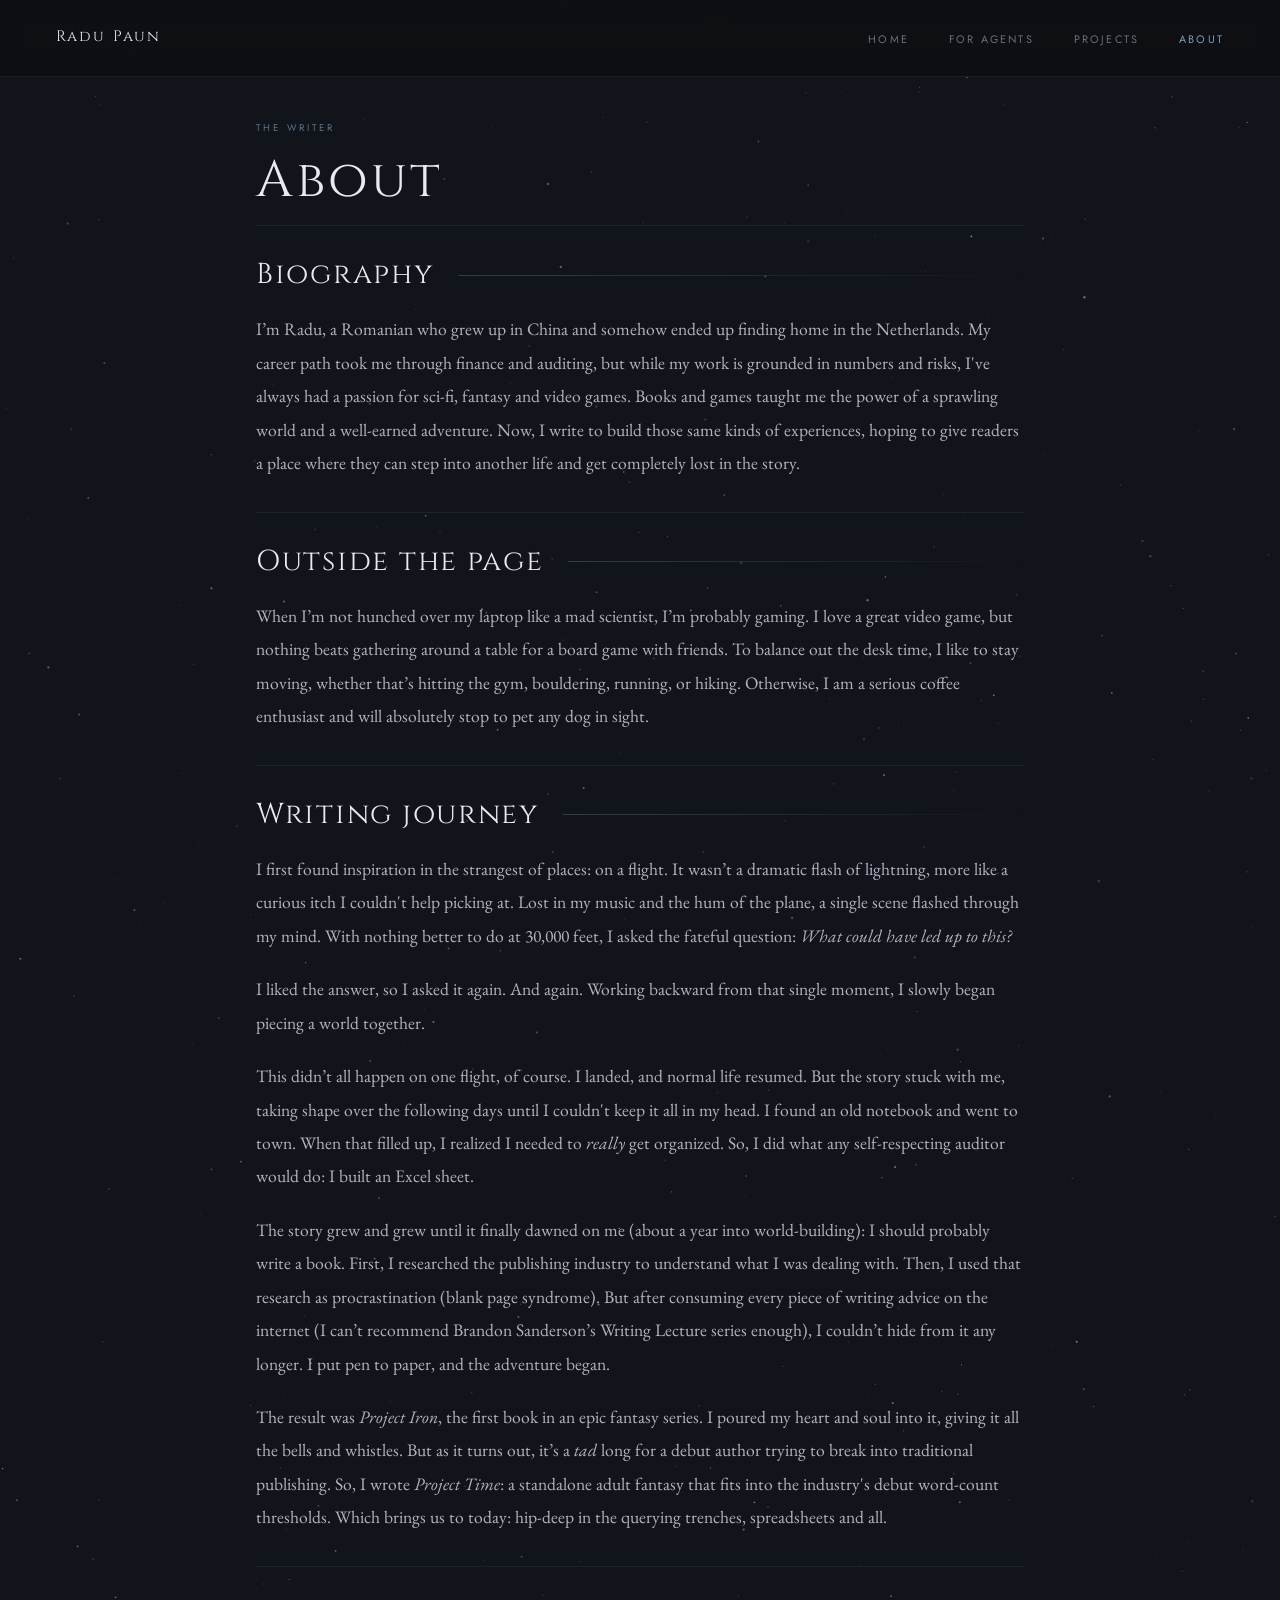
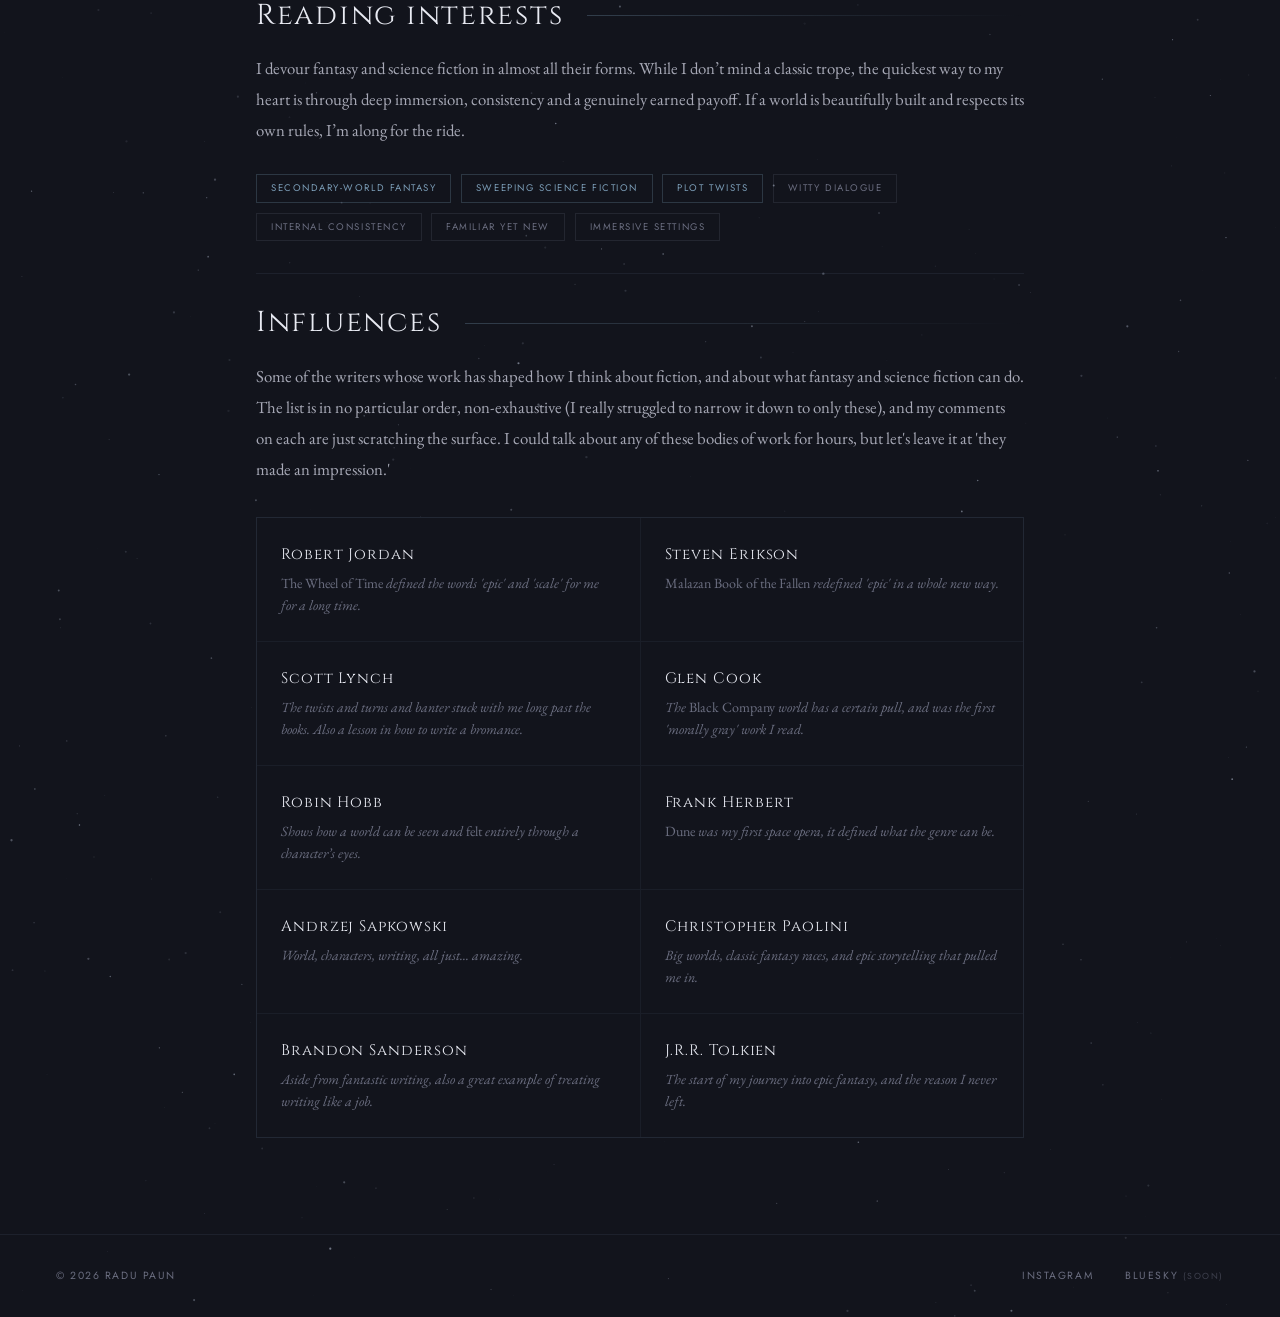
==== about.html @ a6733ac5 "Update about.html" ====
<!DOCTYPE html>
<html lang="en">
<head>
  <meta charset="UTF-8">
  <meta name="viewport" content="width=device-width, initial-scale=1.0">
  <title>About — Radu Paun</title>
  <meta name="description" content="About Radu Paun — writer, reader, influences.">
  <link rel="stylesheet" href="css/style.css">
  <style>
    .about-wrap {
      max-width: 54rem;
      margin: 0 auto;
      padding: 2rem 3rem 2rem;
    }

    .page-header {
      padding: 0.5rem 0 1rem;
      border-bottom: 1px solid rgba(124,158,184,0.1);
      margin-bottom: 1.5rem;
    }
    .page-header .section-label { margin-bottom: 1rem; }
    .page-header h1 {
      font-family: var(--ff-display);
      font-size: clamp(2rem, 5vw, 3.2rem);
      font-weight: 400;
      letter-spacing: 0.07em;
      color: var(--silver);
      line-height: 1.1;
    }

    /* ── BIO ── */
    .bio-section { margin-bottom: 2rem; }

    .bio-section p {
      font-family: var(--ff-body);
      font-size: 1.1rem;
      line-height: 1.9;
      color: var(--mist);
      opacity: 0.88;
    }
    .bio-section p + p { margin-top: 1.25rem; }

    /* Pull quote style */
    .bio-pull {
      border-left: 1px solid rgba(124,158,184,0.3);
      margin: 2.5rem 0;
      padding: 0.5rem 0 0.5rem 2rem;
    }
    .bio-pull p {
      font-family: var(--ff-body);
      font-style: italic;
      font-size: 1.25rem;
      color: var(--silver);
      opacity: 0.7;
      line-height: 1.65;
    }

    /* ── INFLUENCES ── */
    .influences-section { margin-bottom: 4rem; }

    .influences-grid {
      display: grid;
      grid-template-columns: 1fr 1fr;
      gap: 1px;
      background: rgba(124,158,184,0.08);
      border: 1px solid rgba(124,158,184,0.08);
      margin-top: 2rem;
    }

    .influence-item {
      background: var(--void);
      padding: 1.5rem;
      transition: background 0.2s;
    }
    .influence-item:hover { background: rgba(124,158,184,0.03); }

    .influence-author {
      font-family: var(--ff-display);
      font-size: 0.95rem;
      font-weight: 400;
      letter-spacing: 0.06em;
      color: var(--silver);
      margin-bottom: 0.3rem;
    }

    .influence-note {
      font-family: var(--ff-body);
      font-style: italic;
      font-size: 0.88rem;
      color: var(--dim);
      line-height: 1.55;
    }

    /* ── READING INTERESTS ── */
    .reading-section { margin-bottom: 2rem; }

    .reading-section p {
      font-family: var(--ff-body);
      font-size: 1.05rem;
      line-height: 1.85;
      color: var(--mist);
      opacity: 0.82;
    }
    .reading-section p + p { margin-top: 1rem; }

    .tags {
      display: flex;
      flex-wrap: wrap;
      gap: 0.6rem;
      margin-top: 1.75rem;
    }
    .tag {
      font-family: var(--ff-ui);
      font-size: 0.6rem;
      letter-spacing: 0.16em;
      text-transform: uppercase;
      color: var(--dim);
      border: 1px solid rgba(107,110,128,0.2);
      padding: 5px 14px;
    }
    .tag.accent {
      color: var(--accent);
      border-color: rgba(124,158,184,0.25);
    }

    /* Short bio box (for agents/press to copy) */
    .short-bio-box {
      border: 1px solid rgba(124,158,184,0.15);
      background: rgba(19,20,26,0.6);
      padding: 1.75rem 2rem;
      margin-top: 3rem;
    }
    .short-bio-box .sidebar-card-label {
      font-family: var(--ff-ui);
      font-size: 0.58rem;
      letter-spacing: 0.25em;
      text-transform: uppercase;
      color: var(--accent);
      opacity: 0.65;
      display: block;
      margin-bottom: 1rem;
      padding-bottom: 0.75rem;
      border-bottom: 1px solid rgba(124,158,184,0.1);
    }
    .short-bio-box p {
      font-family: var(--ff-body);
      font-size: 0.95rem;
      color: var(--mist);
      opacity: 0.75;
      line-height: 1.75;
    }

    @media (max-width: 768px) {
      .about-wrap { padding: 3rem 1.5rem 4rem; }
      .influences-grid { grid-template-columns: 1fr; }
    }

    .ruled-title {
      margin-bottom: 0.75rem;
    }

    .divider {
      margin: 1.5rem 0;
    }
  </style>
</head>
<body>
<div class="page-wrap">
<canvas id="stars-canvas"></canvas>
  <nav>
    <a class="nav-logo" href="index.html">Radu Paun</a>
    <ul class="nav-links">
      <li><a href="index.html">Home</a></li>
      <li><a href="for-agents.html">For Agents</a></li>
      <li><a href="projects.html">Projects</a></li>
      <li><a href="about.html" class="active">About</a></li>
    </ul>
  </nav>

  <main>
    <div class="about-wrap">

      <header class="page-header fade-up delay-1">
        <span class="section-label">The writer</span>
        <h1>About</h1>
      </header>

      <!-- BIO -->
      <section class="bio-section fade-up delay-2">
        <div class="ruled-title"><h2>Biography</h2></div>

        <p>
          I’m Radu, a Romanian who grew up in China and somehow ended up finding home in the Netherlands. My career path took me through finance and auditing, but while my work is grounded in numbers and risks, I've always had a passion for sci-fi, fantasy and video games. Books and games taught me the power of a sprawling world and a well-earned adventure. Now, I write to build those same kinds of experiences, hoping to give readers a place where they can step into another life and get completely lost in the story.
        </p>
      </section>

      <hr class="divider">
      
      <!-- HOBBIES -->
      <section class="bio-section fade-up delay-3">
        <div class="ruled-title"><h2>Outside the page</h2></div>
        <p>
          When I’m not hunched over my laptop like a mad scientist, I’m probably gaming. I love a great video game, but nothing beats gathering around a table for a board game with friends. To balance out the desk time, I like to stay moving, whether that’s hitting the gym, bouldering, running, or hiking. Otherwise, I am a serious coffee enthusiast and will absolutely stop to pet any dog in sight.
        </p>
      </section>

      <hr class="divider">
      <!-- WRITING JOURNEY -->
      <section class="bio-section fade-up delay-3">
        <div class="ruled-title"><h2>Writing journey</h2></div>
        <p>
          I first found inspiration in the strangest of places: on a flight. It wasn’t a dramatic flash of lightning, more like a curious itch I couldn't help picking at. Lost in my music and the hum of the plane, a single scene flashed through my mind. With nothing better to do at 30,000 feet, I asked the fateful question: <em>What could have led up to this?</em>
        </p>
        <p>
          I liked the answer, so I asked it again. And again. Working backward from that single moment, I slowly began piecing a world together.
        </p>
        <p>
          This didn’t all happen on one flight, of course. I landed, and normal life resumed. But the story stuck with me, taking shape over the following days until I couldn't keep it all in my head. I found an old notebook and went to town. When that filled up, I realized I needed to <em>really</em> get organized. So, I did what any self-respecting auditor would do: I built an Excel sheet.
        </p>
        <p>
          The story grew and grew until it finally dawned on me (about a year into world-building): I should probably write a book. First, I researched the publishing industry to understand what I was dealing with. Then, I used that research as procrastination (blank page syndrome). But after consuming every piece of writing advice on the internet (I can’t recommend Brandon Sanderson’s Writing Lecture series enough), I couldn’t hide from it any longer. I put pen to paper, and the adventure began.
        </p>
        <p>
          The result was <em>Project Iron</em>, the first book in an epic fantasy series. I poured my heart and soul into it, giving it all the bells and whistles. But as it turns out, it’s a <em>tad</em> long for a debut author trying to break into traditional publishing. So, I wrote <em>Project Time</em>: a standalone adult fantasy that fits into the industry's debut word-count thresholds. Which brings us to today: hip-deep in the querying trenches, spreadsheets and all.
        </p>
      </section>

      <hr class="divider">

      <!-- READING INTERESTS -->
      <section class="reading-section fade-up delay-3">
        <div class="ruled-title"><h2>Reading interests</h2></div>

        <p>
          I devour fantasy and science fiction in almost all their forms. While I don’t mind a classic trope, the quickest way to my heart is through deep immersion, consistency and a genuinely earned payoff. If a world is beautifully built and respects its own rules, I’m along for the ride. 
        </p>
        
        <div class="tags">
          <span class="tag accent">Secondary-world fantasy</span>
          <span class="tag accent">Sweeping science fiction</span>
          <span class="tag accent">Plot twists</span>
          <span class="tag">Witty dialogue</span>
          <span class="tag">Internal consistency</span>
          <span class="tag">Familiar yet new</span>
          <span class="tag">Immersive settings</span>
        </div>
      </section>

      <hr class="divider">

      <!-- INFLUENCES -->
      <section class="influences-section fade-up delay-4">
        <div class="ruled-title"><h2>Influences</h2></div>

        <p style="font-family:var(--ff-body);font-size:1.05rem;line-height:1.85;color:var(--mist);opacity:0.82;">
          Some of the writers whose work has shaped how I think about fiction, and about what fantasy and science fiction can do. The list is in no particular order, non-exhaustive (I really struggled to narrow it down to only these), and my comments on each are just scratching the surface. I could talk about any of these bodies of work for hours, but let's leave it at 'they made an impression.'
        </p>

        <div class="influences-grid">
          <div class="influence-item">
            <p class="influence-author">Robert Jordan</p>
            <p class="influence-note"><span style="font-style: normal;">The Wheel of Time</span> defined the words 'epic' and 'scale' for me for a long time.</p>
          </div>
          <div class="influence-item">
            <p class="influence-author">Steven Erikson</p>
            <p class="influence-note"><span style="font-style: normal;">Malazan Book of the Fallen</span> redefined 'epic' in a whole new way.</p>
          </div>
          <div class="influence-item">
            <p class="influence-author">Scott Lynch</p>
            <p class="influence-note">The twists and turns and banter stuck with me long past the books. Also a lesson in how to write a bromance.</p>
          </div>
          <div class="influence-item">
            <p class="influence-author">Glen Cook</p>
            <p class="influence-note">The <span style="font-style: normal;">Black Company</span> world has a certain pull, and was the first 'morally gray' work I read.</p>
          </div>
          <div class="influence-item">
            <p class="influence-author">Robin Hobb</p>
            <p class="influence-note">Shows how a world can be seen and <span style="font-style: normal;">felt</span> entirely through a character’s eyes.</p>
          </div>
          <div class="influence-item">
            <p class="influence-author">Frank Herbert</p>
            <p class="influence-note"><span style="font-style: normal;">Dune</span> was my first space opera, it defined what the genre can be.</p>
          </div>
          <div class="influence-item">
            <p class="influence-author">Andrzej Sapkowski</p>
            <p class="influence-note">World, characters, writing, all just... amazing.</p>
          </div>
          <div class="influence-item">
            <p class="influence-author">Christopher Paolini</p>
            <p class="influence-note">Big worlds, classic fantasy races, and epic storytelling that pulled me in.</p>
          </div>
          <div class="influence-item">
            <p class="influence-author">Brandon Sanderson</p>
            <p class="influence-note">Aside from fantastic writing, also a great example of treating writing like a job.</p>
          </div>
          <div class="influence-item">
            <p class="influence-author">J.R.R. Tolkien</p>
            <p class="influence-note">The start of my journey into epic fantasy, and the reason I never left.</p>
          </div>

        </div>
      </section>

    </div>
  </main>

  <footer>
    <p>&copy; 2026 Radu Paun</p>
    <div class="footer-social">
      <a href="https://instagram.com/" target="_blank" rel="noopener">Instagram</a>
      <a href="#">Bluesky <span style="font-size:0.55rem;opacity:0.5">(soon)</span></a>
    </div>
  </footer>
</div>

<script>
  const canvas = document.getElementById('stars-canvas');
  const ctx = canvas.getContext('2d');
  let stars = [];
  function resize() {
    canvas.width  = Math.max(document.documentElement.scrollWidth, window.innerWidth);
    canvas.height = Math.max(document.documentElement.scrollHeight, window.innerHeight);
  }
  function initStars() {
    stars = [];
    const count = Math.floor((canvas.width * canvas.height) / 4000);
    for (let i = 0; i < count; i++) {
      stars.push({ x: Math.random()*canvas.width, y: Math.random()*canvas.height,
        r: Math.random()*1.1+0.1, o: Math.random()*0.6+0.1,
        speed: Math.random()*0.003+0.001, phase: Math.random()*Math.PI*2 });
    }
  }
  function drawStars(t) {
    ctx.clearRect(0, 0, canvas.width, canvas.height);
    stars.forEach(s => {
      const o = s.o * (0.6 + 0.4 * Math.sin(t * s.speed + s.phase));
      ctx.beginPath(); ctx.arc(s.x, s.y, s.r, 0, Math.PI*2);
      ctx.fillStyle = `rgba(200,210,230,${o})`; ctx.fill();
    });
    requestAnimationFrame(drawStars);
  }
  resize(); initStars(); requestAnimationFrame(drawStars);
  window.addEventListener('resize', () => { resize(); initStars(); });
</script>
</body>
</html>
---- css/style.css ----
@import url('https://fonts.googleapis.com/css2?family=Cinzel:wght@300;400;500&family=EB+Garamond:ital,wght@0,400;0,500;1,400;1,500&family=Jost:wght@300;400&display=swap');

*, *::before, *::after { box-sizing: border-box; margin: 0; padding: 0; }

:root {
  --void:       #12141c;
  --deep:       #181a24;
  --surface:    #1e2030;
  --rim:        #24263300;
  --mist:       #c8cad8;
  --silver:     #e8eaf2;
  --dim:        #6b6e80;
  --accent:     #7c9eb8;
  --accent2:    #a87c5a;
  --glow:       rgba(124,158,184,0.15);
  --ff-display: 'Cinzel', serif;
  --ff-body:    'EB Garamond', Georgia, serif;
  --ff-ui:      'Jost', sans-serif;
}

html { font-size: 16px; scroll-behavior: smooth; }

body {
  background: var(--void);
  color: var(--mist);
  font-family: var(--ff-body);
  font-size: 1.1rem;
  line-height: 1.75;
  min-height: 100vh;
}

/* ── STARS BACKGROUND (canvas overlay) ── */
#stars-canvas {
  position: fixed;
  inset: 0;
  z-index: 0;
  pointer-events: none;
  opacity: 0.9;
}

/* ── NAV ── */
nav {
  position: fixed;
  top: 0; left: 0; right: 0;
  z-index: 100;
  display: flex;
  align-items: center;
  justify-content: space-between;
  padding: 1.4rem 3.5rem;
  background: rgba(13,14,18,0.8);
  backdrop-filter: blur(12px);
  border-bottom: 1px solid rgba(124,158,184,0.1);
}

.nav-logo {
  font-family: var(--ff-display);
  font-size: 0.95rem;
  font-weight: 400;
  letter-spacing: 0.14em;
  color: var(--silver);
  text-decoration: none;
  transition: color 0.2s;
}
.nav-logo:hover { color: var(--accent); }

.nav-links { display: flex; gap: 2.5rem; list-style: none; }

.nav-links a {
  font-family: var(--ff-ui);
  font-size: 0.68rem;
  font-weight: 400;
  letter-spacing: 0.2em;
  text-transform: uppercase;
  color: var(--dim);
  text-decoration: none;
  transition: color 0.2s;
}
.nav-links a:hover,
.nav-links a.active { color: var(--accent); }

/* ── FOOTER ── */
footer {
  position: relative;
  z-index: 10;
  border-top: 1px solid rgba(124,158,184,0.1);
  padding: 2rem 3.5rem;
  display: flex;
  align-items: center;
  justify-content: space-between;
}

footer p {
  font-family: var(--ff-ui);
  font-size: 0.65rem;
  letter-spacing: 0.15em;
  text-transform: uppercase;
  color: var(--dim);
}

.footer-social { display: flex; gap: 2rem; }

.footer-social a {
  font-family: var(--ff-ui);
  font-size: 0.65rem;
  letter-spacing: 0.15em;
  text-transform: uppercase;
  color: var(--dim);
  text-decoration: none;
  transition: color 0.2s;
}
.footer-social a:hover { color: var(--accent); }

/* ── LAYOUT ── */
.page-wrap { display: flex; flex-direction: column; min-height: 100vh; position: relative; overflow: hidden; }
main { flex: 1; padding-top: 5rem; position: relative; z-index: 10; }

/* ── BUTTONS ── */
.btn {
  display: inline-block;
  font-family: var(--ff-ui);
  font-size: 0.65rem;
  font-weight: 400;
  letter-spacing: 0.22em;
  text-transform: uppercase;
  color: var(--accent);
  border: 1px solid rgba(124,158,184,0.4);
  padding: 0.85rem 2.2rem;
  text-decoration: none;
  transition: all 0.25s;
  position: relative;
}
.btn::before {
  content: '';
  position: absolute;
  inset: 0;
  background: var(--accent);
  transform: scaleX(0);
  transform-origin: left;
  transition: transform 0.25s ease;
  z-index: -1;
}
.btn:hover { color: var(--void); border-color: var(--accent); }
.btn:hover::before { transform: scaleX(1); }

.btn-warm {
  color: var(--accent2);
  border-color: rgba(168,124,90,0.4);
}
.btn-warm::before { background: var(--accent2); }
.btn-warm:hover { color: var(--void); border-color: var(--accent2); }

/* ── SECTION LABEL ── */
.section-label {
  font-family: var(--ff-ui);
  font-size: 0.6rem;
  font-weight: 400;
  letter-spacing: 0.3em;
  text-transform: uppercase;
  color: var(--accent);
  opacity: 0.7;
  display: block;
}

/* ── RULED TITLE ── */
.ruled-title {
  display: flex;
  align-items: center;
  gap: 1.5rem;
  margin-bottom: 1rem;
}
.ruled-title h2 {
  font-family: var(--ff-display);
  font-size: clamp(1.3rem, 3vw, 1.8rem);
  font-weight: 400;
  letter-spacing: 0.06em;
  color: var(--silver);
  white-space: nowrap;
}
.ruled-title::after {
  content: '';
  flex: 1;
  height: 1px;
  background: linear-gradient(to right, rgba(124,158,184,0.3), transparent);
}

/* ── DIVIDER ── */
.divider {
  border: none;
  border-top: 1px solid rgba(124,158,184,0.1);
  margin: 3.5rem 0;
}

/* ── STATUS BADGES ── */
.badge {
  display: inline-block;
  font-family: var(--ff-ui);
  font-size: 0.55rem;
  font-weight: 400;
  letter-spacing: 0.16em;
  text-transform: uppercase;
  padding: 3px 10px;
}
.badge-complete  { color: #8fcf8f; border: 1px solid rgba(100,180,100,0.3); }
.badge-drafting  { color: #c8b87a; border: 1px solid rgba(200,184,122,0.3); }
.badge-revising  { color: #b0a0cc; border: 1px solid rgba(176,160,204,0.3); }
.badge-querying  { color: var(--accent); border: 1px solid rgba(124,158,184,0.35); }
.badge-onhold    { color: #c0844a; border: 1px solid rgba(192,132,74,0.35); }
.badge-upcoming  { color: #8a8da0; border: 1px solid rgba(138,141,160,0.4); }
.badge-na        { color: #555768; border: 1px solid rgba(85,87,104,0.3); }

/* ── FADE-IN ── */
@keyframes fadeUp {
  from { opacity: 0; transform: translateY(18px); }
  to   { opacity: 1; transform: translateY(0); }
}
.fade-up { opacity: 0; animation: fadeUp 0.9s ease forwards; }
.delay-1 { animation-delay: 0.1s; }
.delay-2 { animation-delay: 0.28s; }
.delay-3 { animation-delay: 0.46s; }
.delay-4 { animation-delay: 0.64s; }
.delay-5 { animation-delay: 0.82s; }

/* ── MOBILE ── */
@media (max-width: 768px) {
  nav { padding: 1rem 1.5rem; }
  .nav-links { gap: 1.5rem; }
  footer { flex-direction: column; gap: 1rem; padding: 1.5rem; text-align: center; }
}
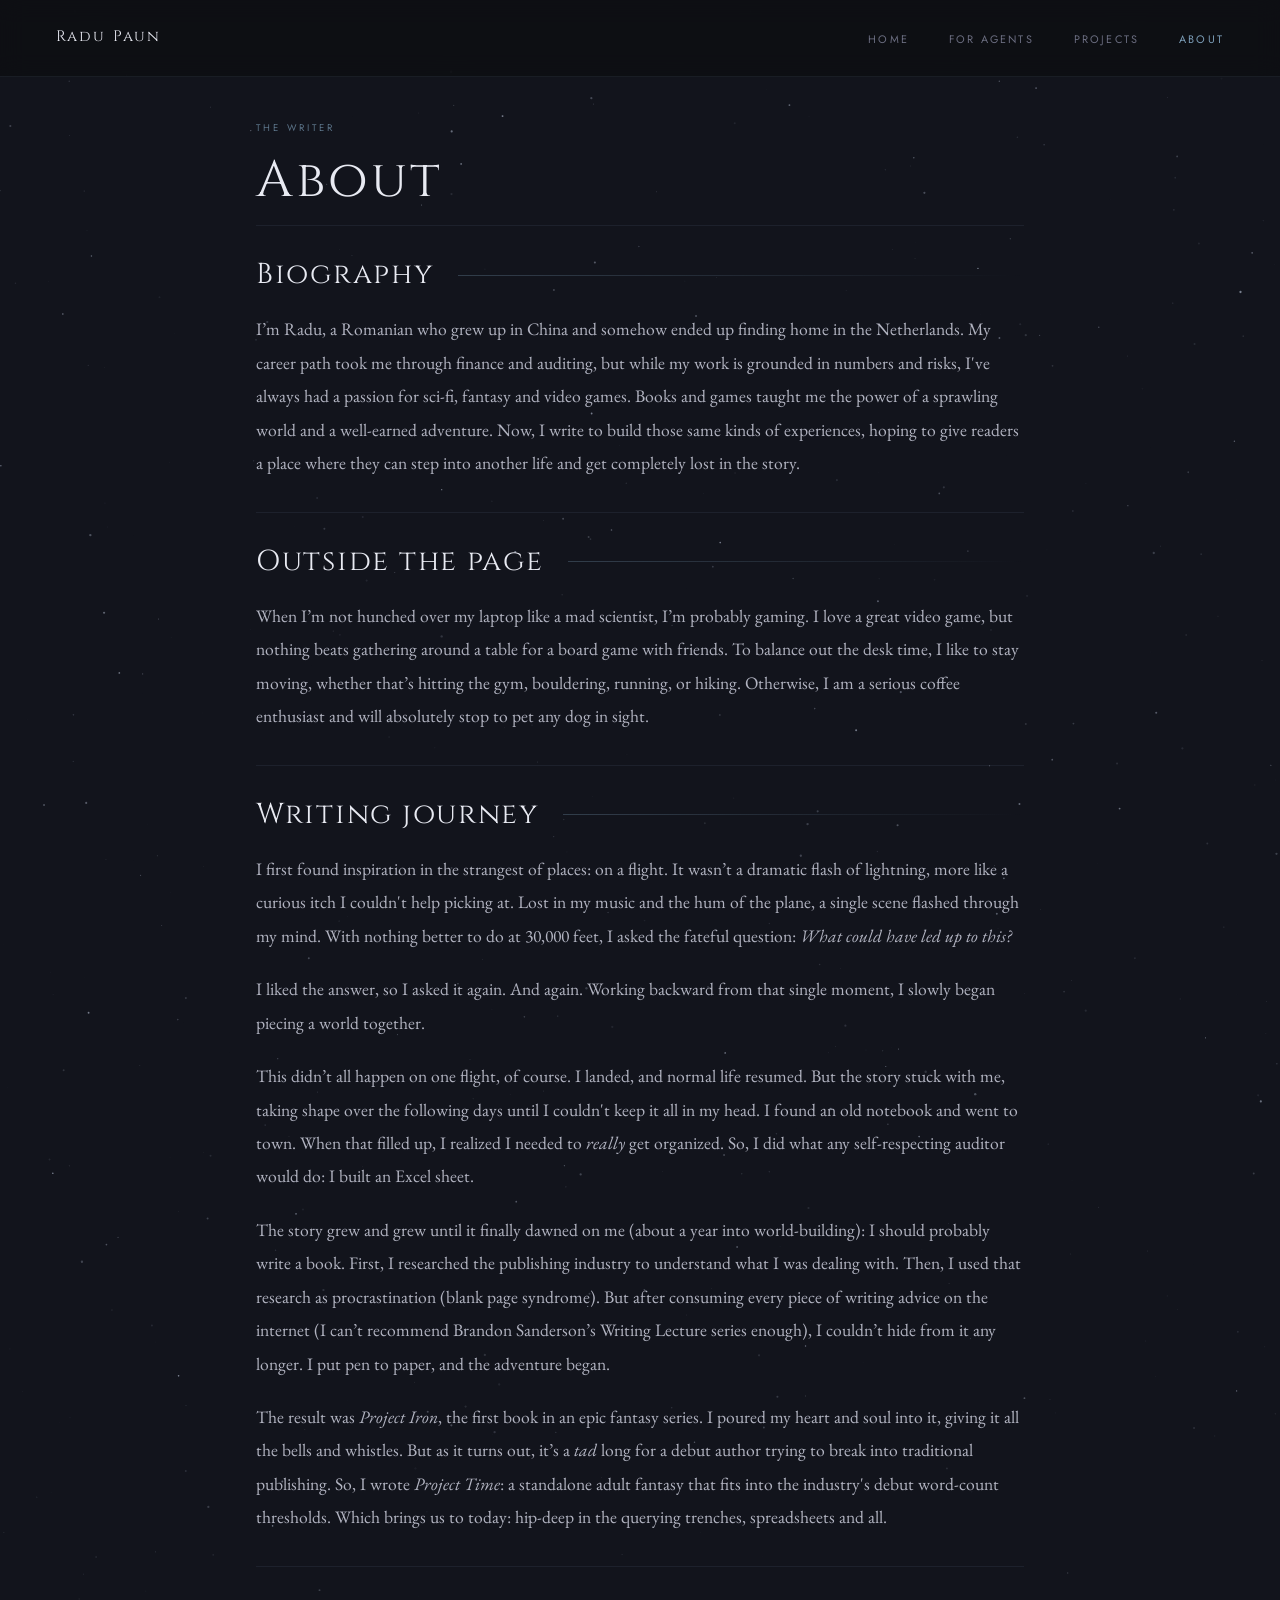
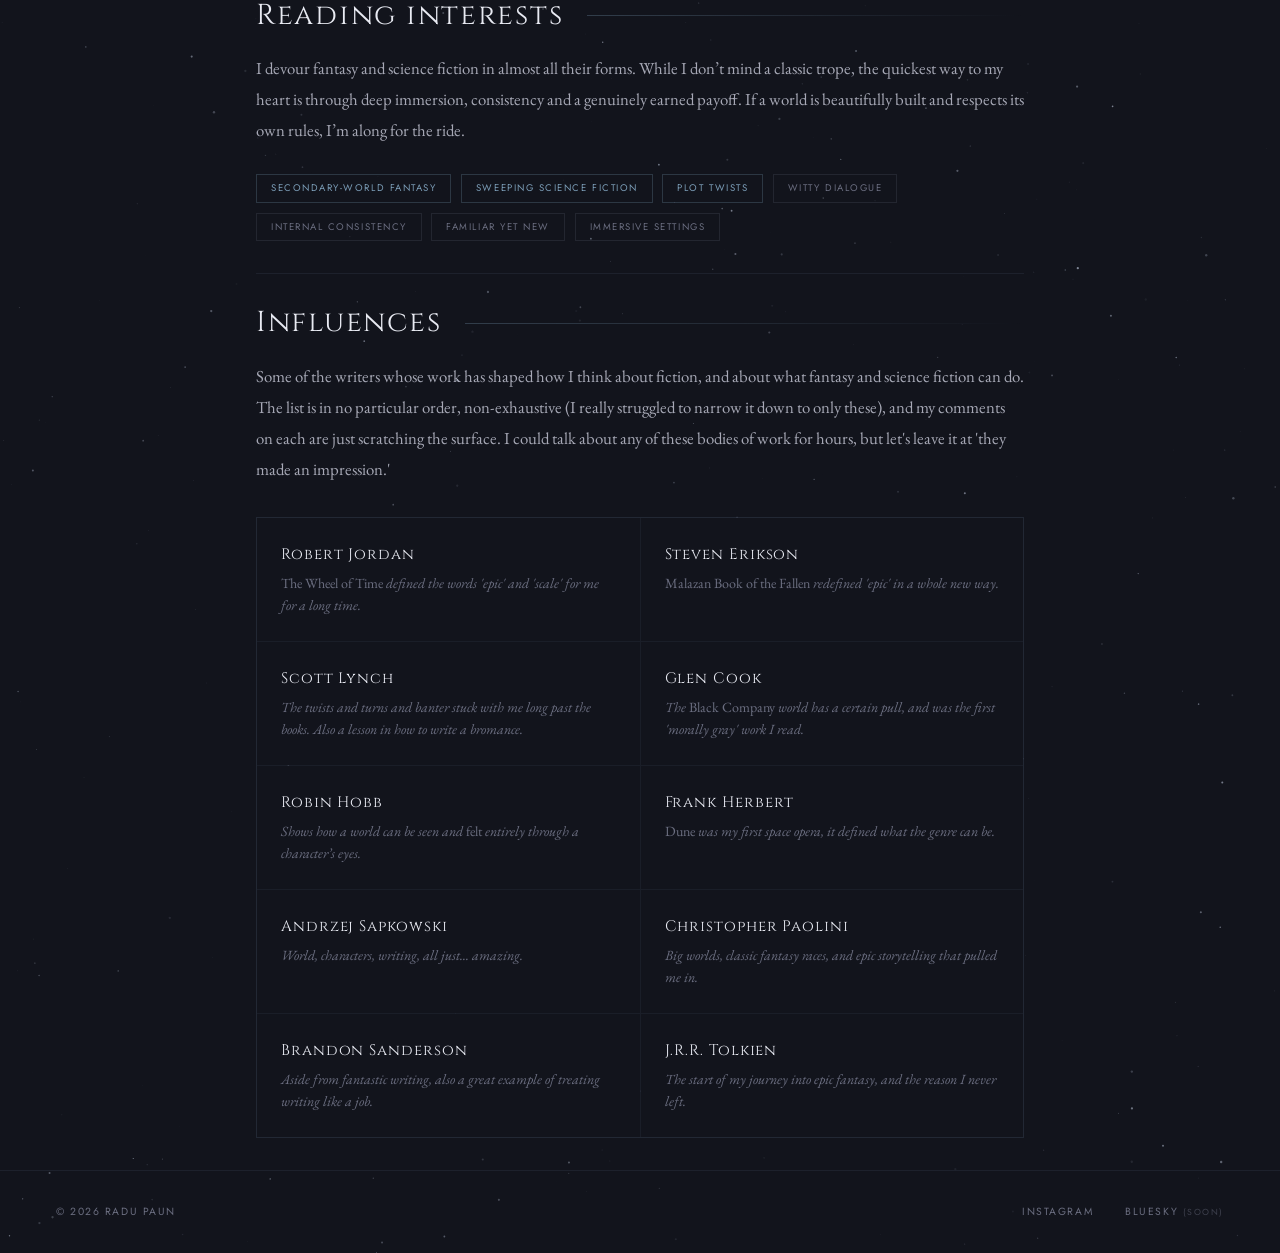
==== commit 44e0c323: "Update about.html" ====
--- a/about.html
+++ b/about.html
@@ -56,7 +56,7 @@
     }
 
     /* ── INFLUENCES ── */
-    .influences-section { margin-bottom: 4rem; }
+    .influences-section { margin-bottom: 0rem; }
 
     .influences-grid {
       display: grid;
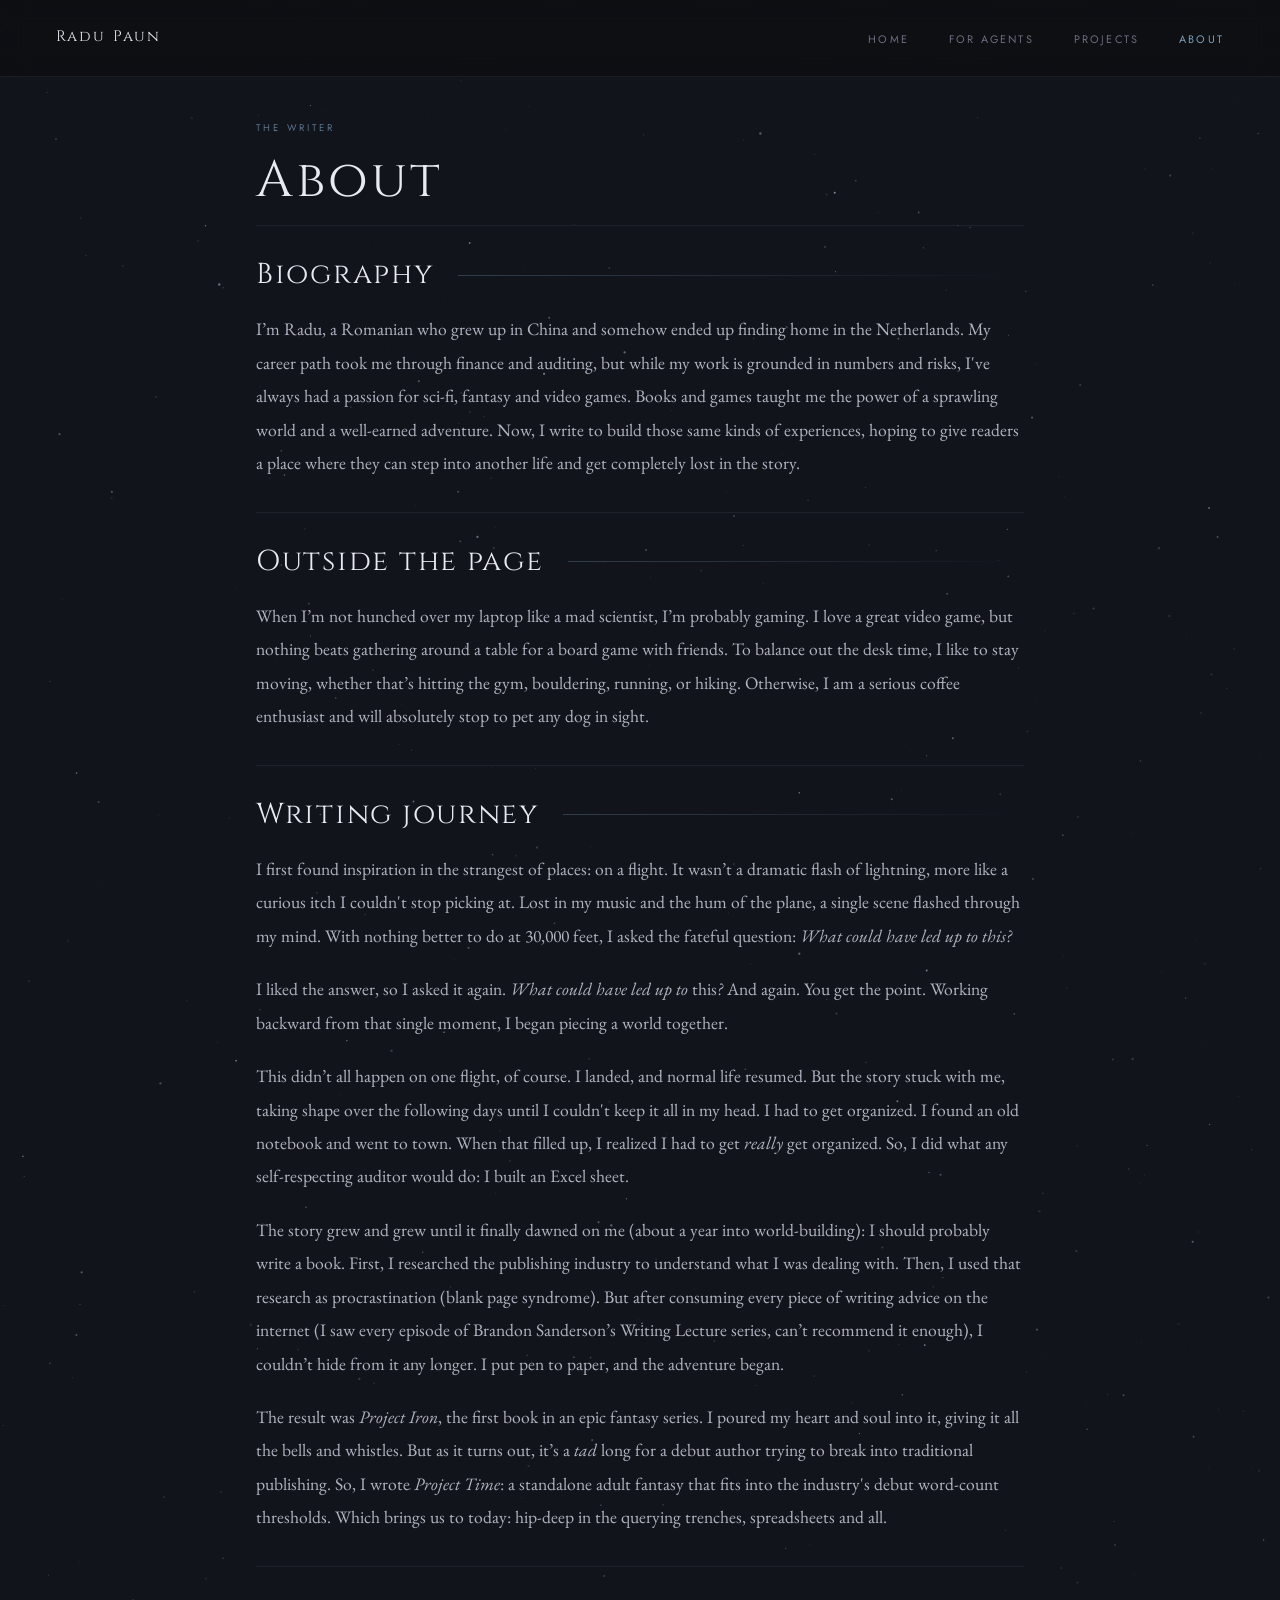
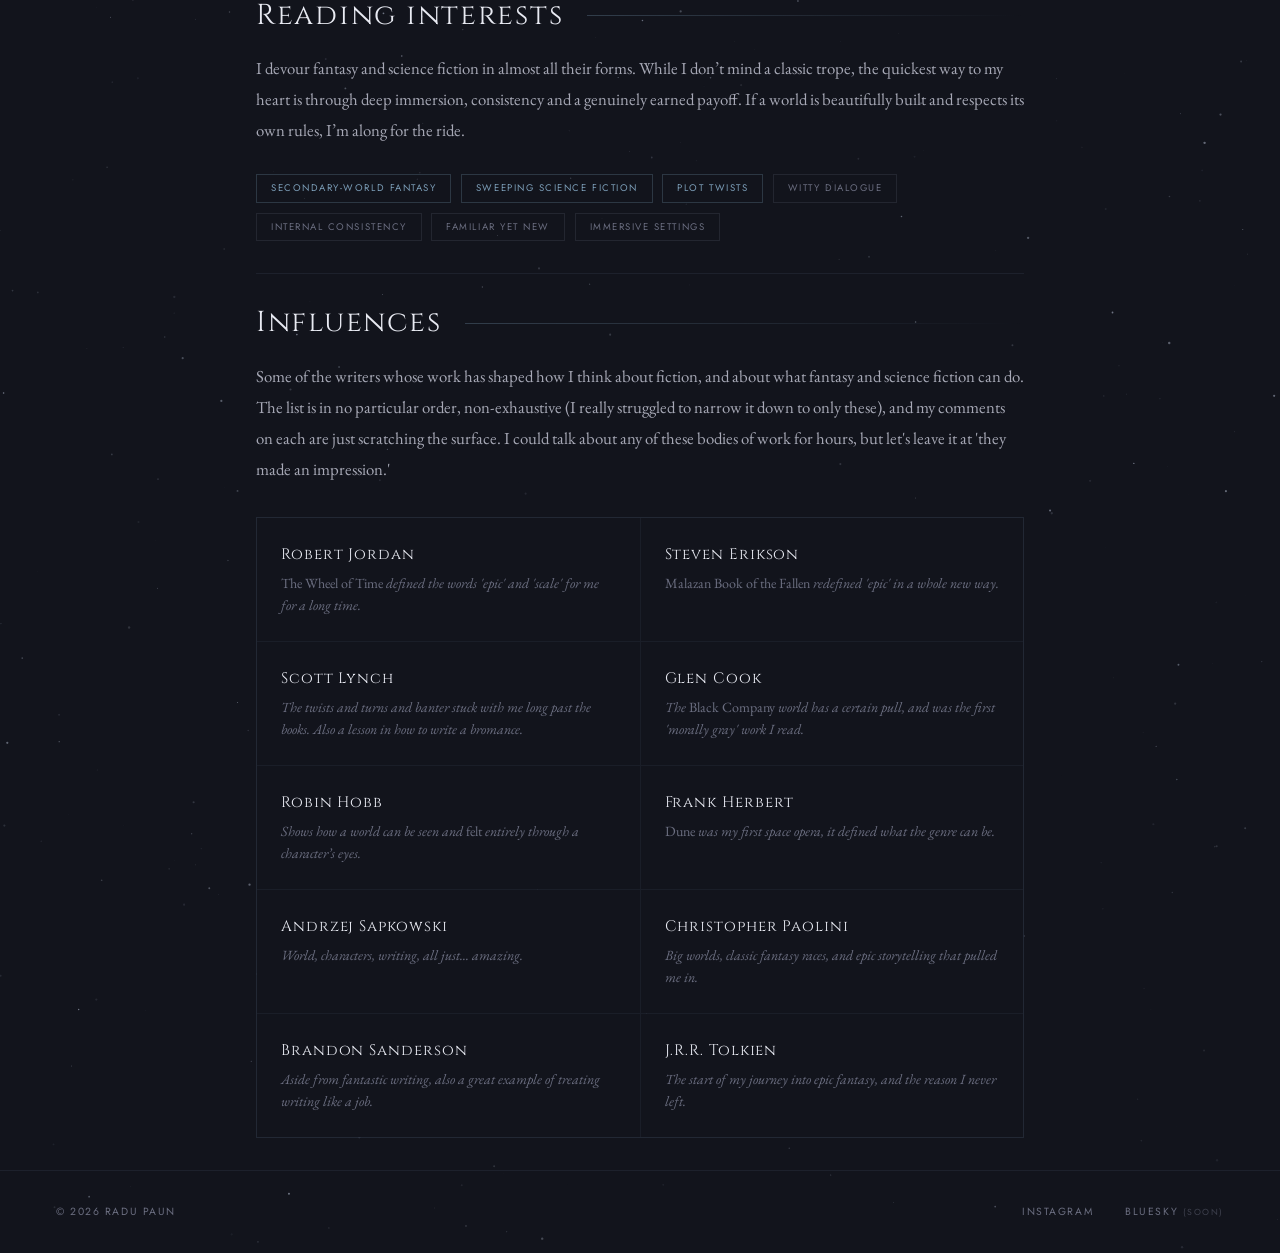
==== commit 47a56ef6: "Update about.html" ====
--- a/about.html
+++ b/about.html
@@ -209,16 +209,16 @@
       <section class="bio-section fade-up delay-3">
         <div class="ruled-title"><h2>Writing journey</h2></div>
         <p>
-          I first found inspiration in the strangest of places: on a flight. It wasn’t a dramatic flash of lightning, more like a curious itch I couldn't help picking at. Lost in my music and the hum of the plane, a single scene flashed through my mind. With nothing better to do at 30,000 feet, I asked the fateful question: <em>What could have led up to this?</em>
-        </p>
-        <p>
-          I liked the answer, so I asked it again. And again. Working backward from that single moment, I slowly began piecing a world together.
-        </p>
-        <p>
-          This didn’t all happen on one flight, of course. I landed, and normal life resumed. But the story stuck with me, taking shape over the following days until I couldn't keep it all in my head. I found an old notebook and went to town. When that filled up, I realized I needed to <em>really</em> get organized. So, I did what any self-respecting auditor would do: I built an Excel sheet.
-        </p>
-        <p>
-          The story grew and grew until it finally dawned on me (about a year into world-building): I should probably write a book. First, I researched the publishing industry to understand what I was dealing with. Then, I used that research as procrastination (blank page syndrome). But after consuming every piece of writing advice on the internet (I can’t recommend Brandon Sanderson’s Writing Lecture series enough), I couldn’t hide from it any longer. I put pen to paper, and the adventure began.
+          I first found inspiration in the strangest of places: on a flight. It wasn’t a dramatic flash of lightning, more like a curious itch I couldn't stop picking at. Lost in my music and the hum of the plane, a single scene flashed through my mind. With nothing better to do at 30,000 feet, I asked the fateful question: <em>What could have led up to this?</em>
+        </p>
+        <p>
+          I liked the answer, so I asked it again. <em>What could have led up to </em>this<em>?</em> And again. You get the point. Working backward from that single moment, I began piecing a world together.
+        </p>
+        <p>
+          This didn’t all happen on one flight, of course. I landed, and normal life resumed. But the story stuck with me, taking shape over the following days until I couldn't keep it all in my head. I had to get organized. I found an old notebook and went to town. When that filled up, I realized I had to get <em>really</em> get organized. So, I did what any self-respecting auditor would do: I built an Excel sheet.
+        </p>
+        <p>
+          The story grew and grew until it finally dawned on me (about a year into world-building): I should probably write a book. First, I researched the publishing industry to understand what I was dealing with. Then, I used that research as procrastination (blank page syndrome). But after consuming every piece of writing advice on the internet (I saw every episode of Brandon Sanderson’s Writing Lecture series, can’t recommend it enough), I couldn’t hide from it any longer. I put pen to paper, and the adventure began.
         </p>
         <p>
           The result was <em>Project Iron</em>, the first book in an epic fantasy series. I poured my heart and soul into it, giving it all the bells and whistles. But as it turns out, it’s a <em>tad</em> long for a debut author trying to break into traditional publishing. So, I wrote <em>Project Time</em>: a standalone adult fantasy that fits into the industry's debut word-count thresholds. Which brings us to today: hip-deep in the querying trenches, spreadsheets and all.
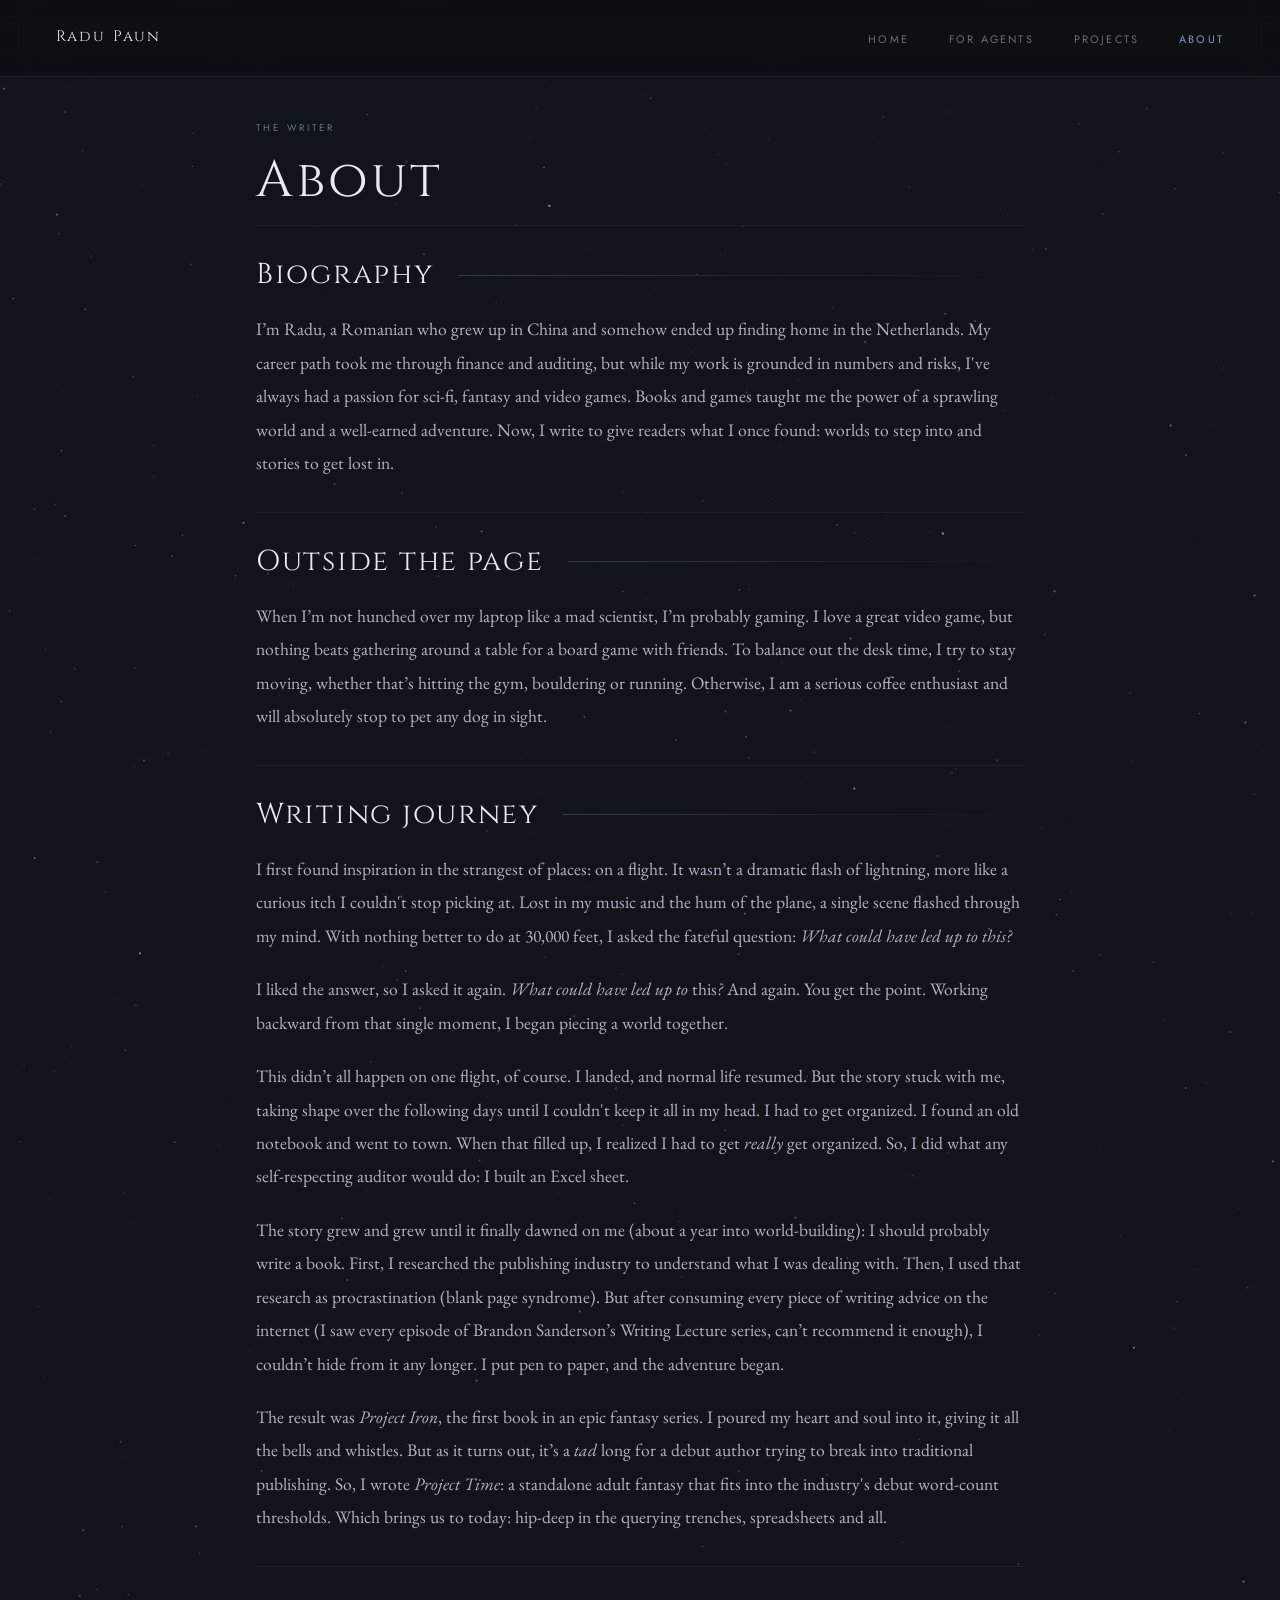
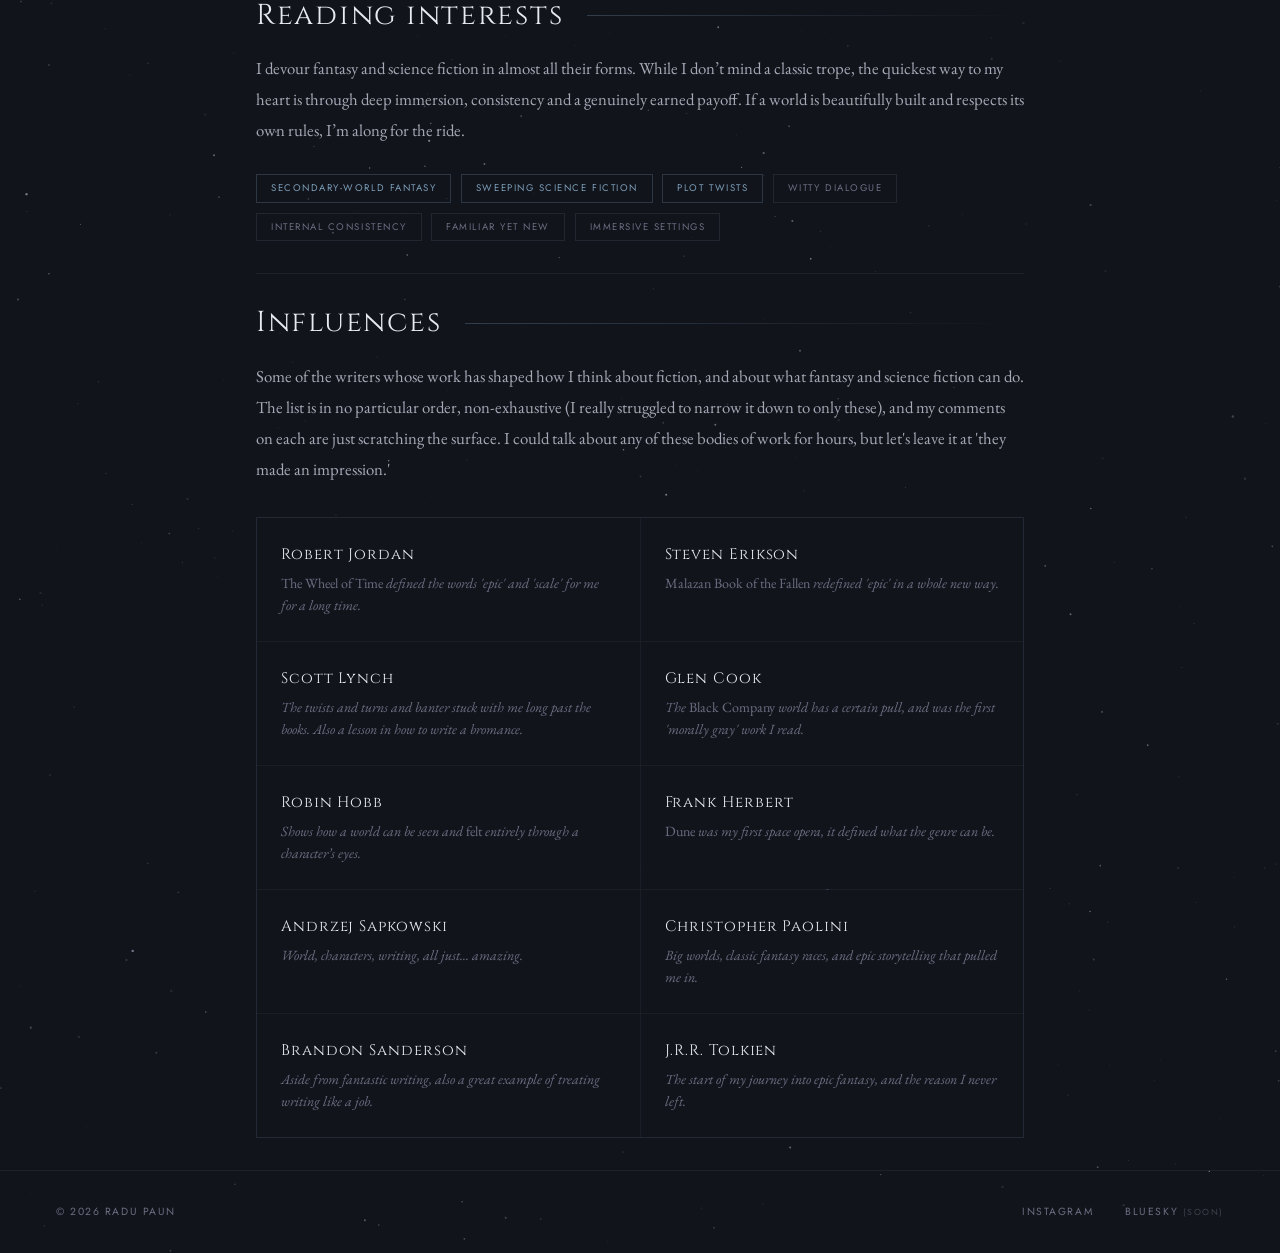
==== commit 870aab54: "Update about.html" ====
--- a/about.html
+++ b/about.html
@@ -190,7 +190,7 @@
         <div class="ruled-title"><h2>Biography</h2></div>
 
         <p>
-          I’m Radu, a Romanian who grew up in China and somehow ended up finding home in the Netherlands. My career path took me through finance and auditing, but while my work is grounded in numbers and risks, I've always had a passion for sci-fi, fantasy and video games. Books and games taught me the power of a sprawling world and a well-earned adventure. Now, I write to build those same kinds of experiences, hoping to give readers a place where they can step into another life and get completely lost in the story.
+          I’m Radu, a Romanian who grew up in China and somehow ended up finding home in the Netherlands. My career path took me through finance and auditing, but while my work is grounded in numbers and risks, I've always had a passion for sci-fi, fantasy and video games. Books and games taught me the power of a sprawling world and a well-earned adventure. Now, I write to give readers what I once found: worlds to step into and stories to get lost in.
         </p>
       </section>
 
@@ -200,7 +200,7 @@
       <section class="bio-section fade-up delay-3">
         <div class="ruled-title"><h2>Outside the page</h2></div>
         <p>
-          When I’m not hunched over my laptop like a mad scientist, I’m probably gaming. I love a great video game, but nothing beats gathering around a table for a board game with friends. To balance out the desk time, I like to stay moving, whether that’s hitting the gym, bouldering, running, or hiking. Otherwise, I am a serious coffee enthusiast and will absolutely stop to pet any dog in sight.
+          When I’m not hunched over my laptop like a mad scientist, I’m probably gaming. I love a great video game, but nothing beats gathering around a table for a board game with friends. To balance out the desk time, I try to stay moving, whether that’s hitting the gym, bouldering or running. Otherwise, I am a serious coffee enthusiast and will absolutely stop to pet any dog in sight.
         </p>
       </section>
 
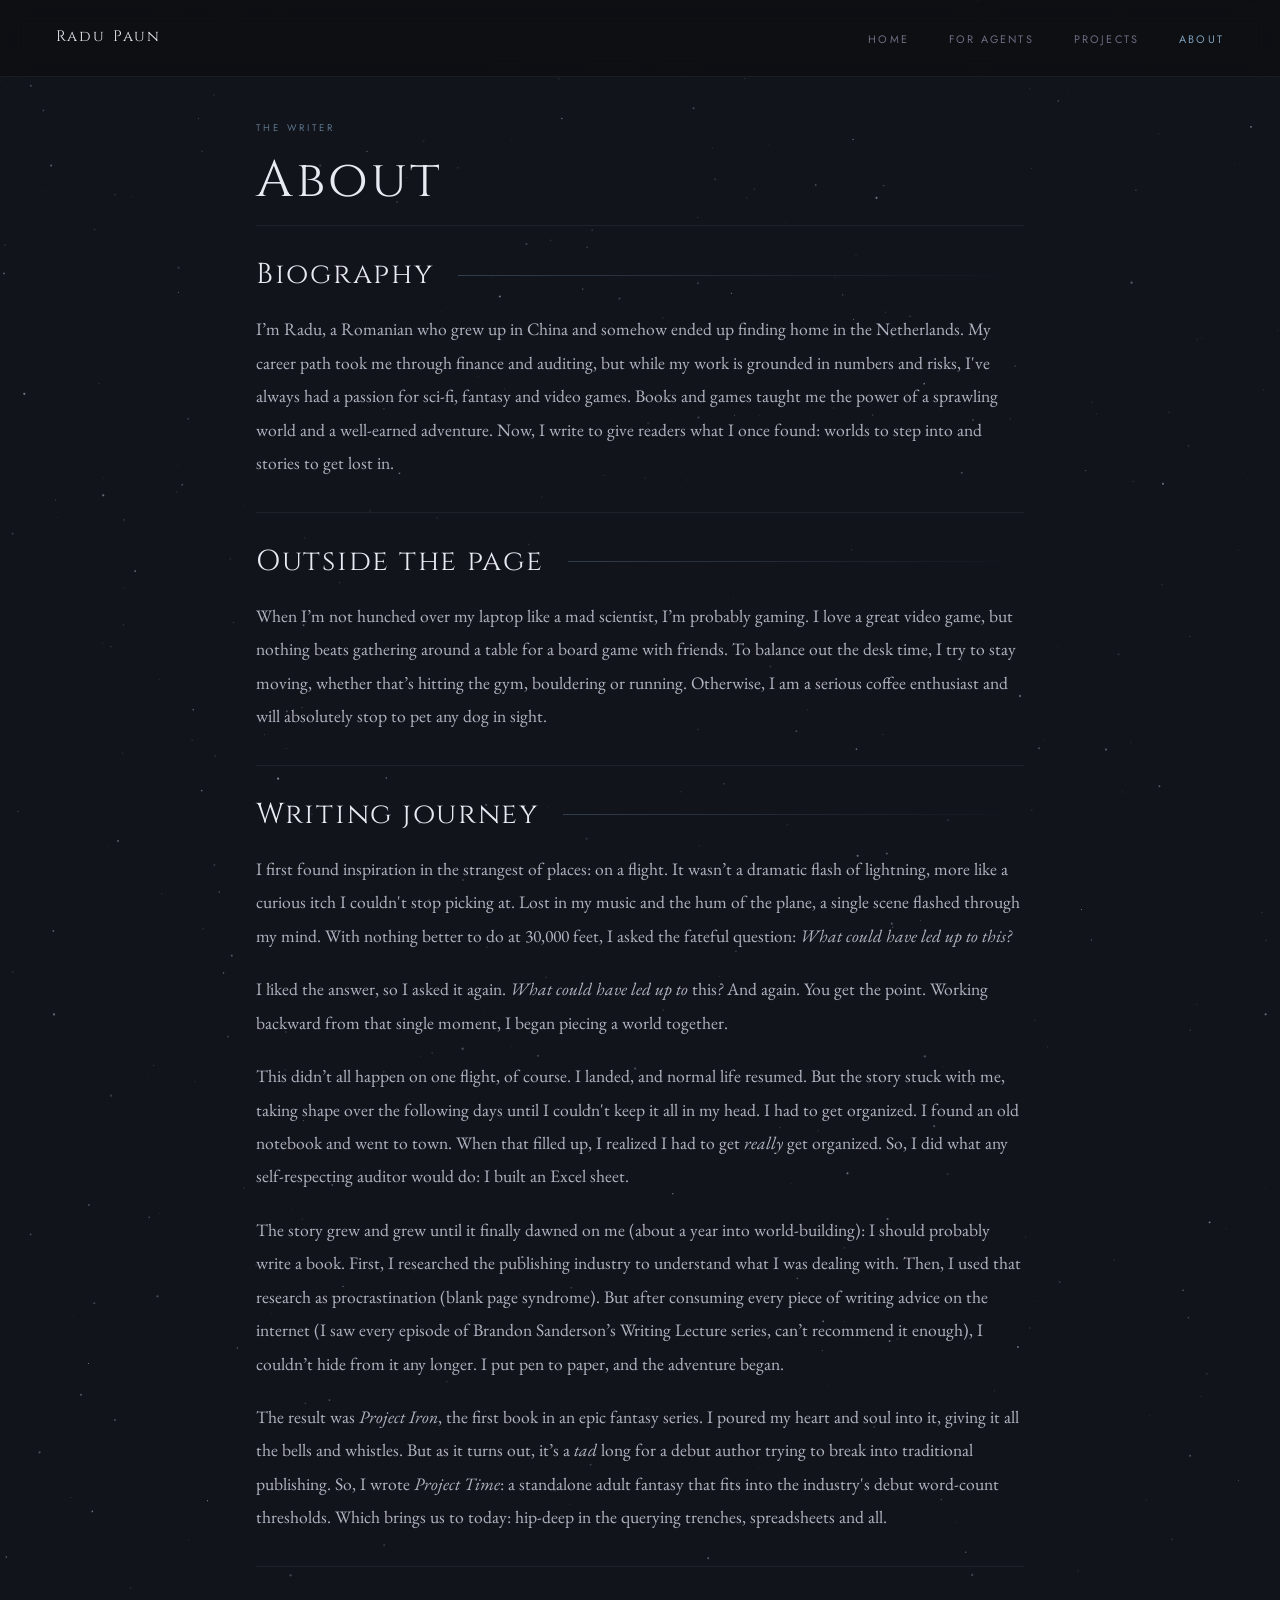
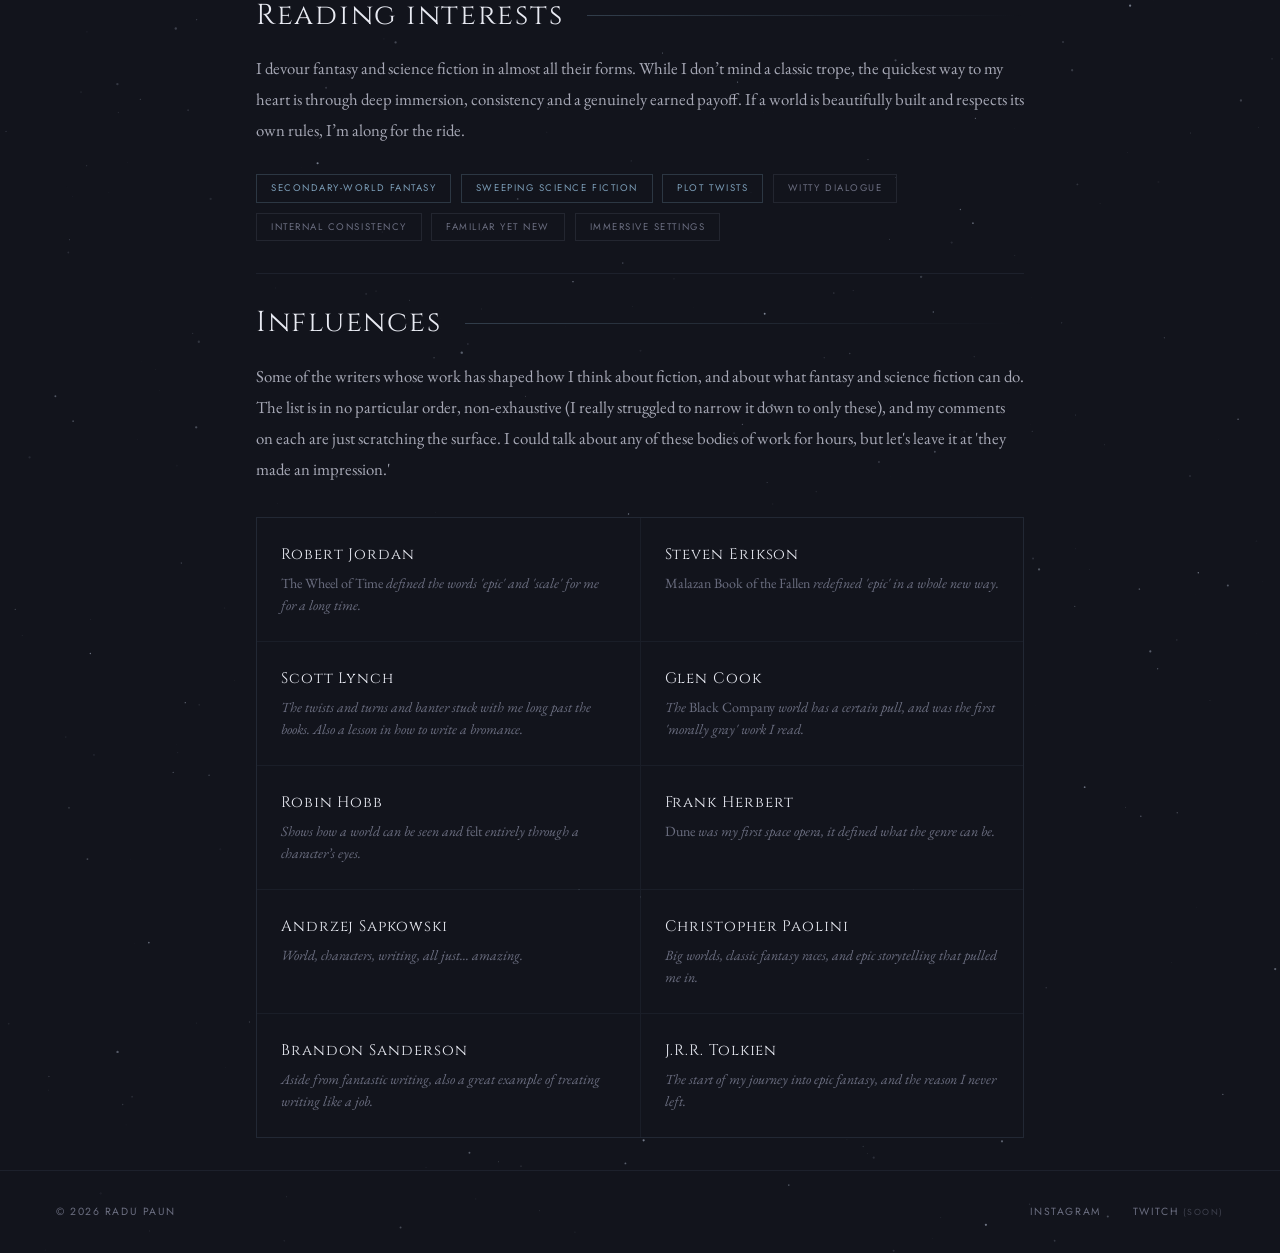
==== commit 6a7d5978: "Update about.html" ====
--- a/about.html
+++ b/about.html
@@ -308,7 +308,7 @@
     <p>&copy; 2026 Radu Paun</p>
     <div class="footer-social">
       <a href="https://instagram.com/" target="_blank" rel="noopener">Instagram</a>
-      <a href="#">Bluesky <span style="font-size:0.55rem;opacity:0.5">(soon)</span></a>
+      <a href="#">Twitch <span style="font-size:0.55rem;opacity:0.5">(soon)</span></a>
     </div>
   </footer>
 </div>
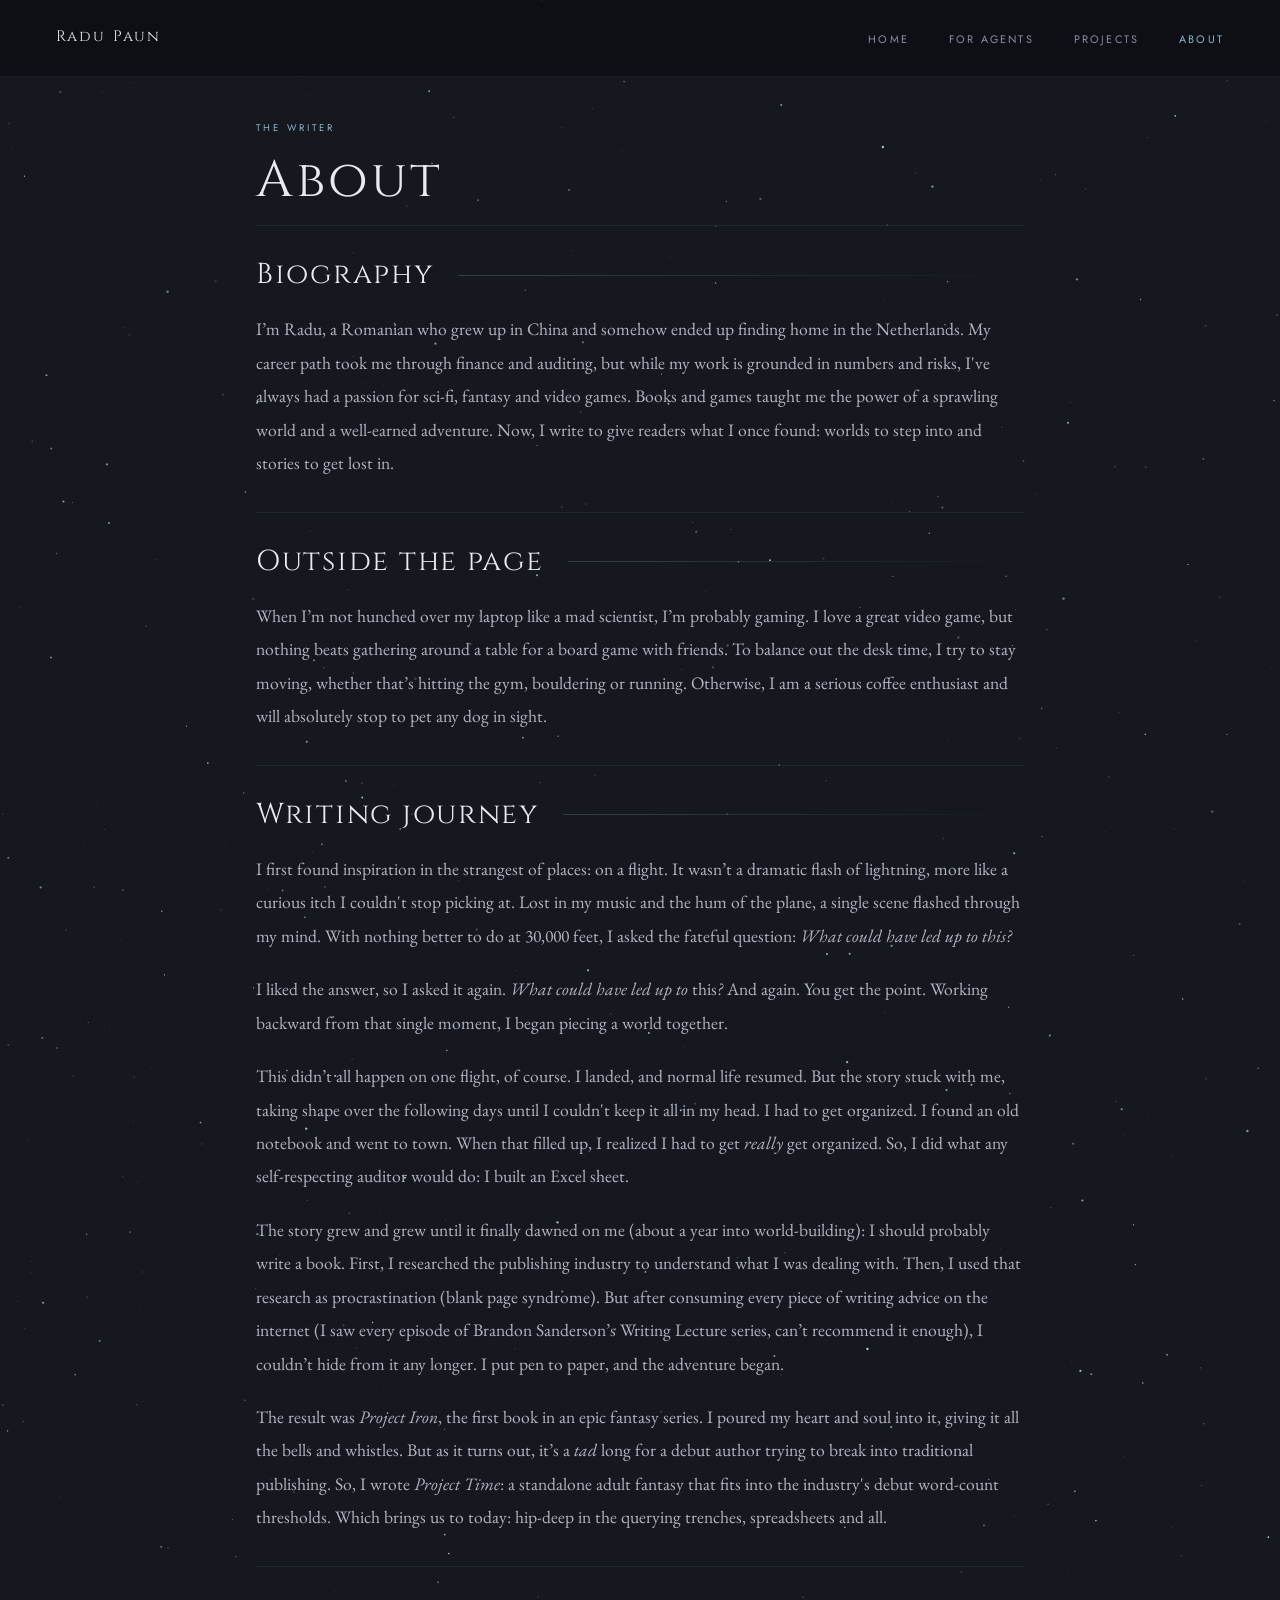
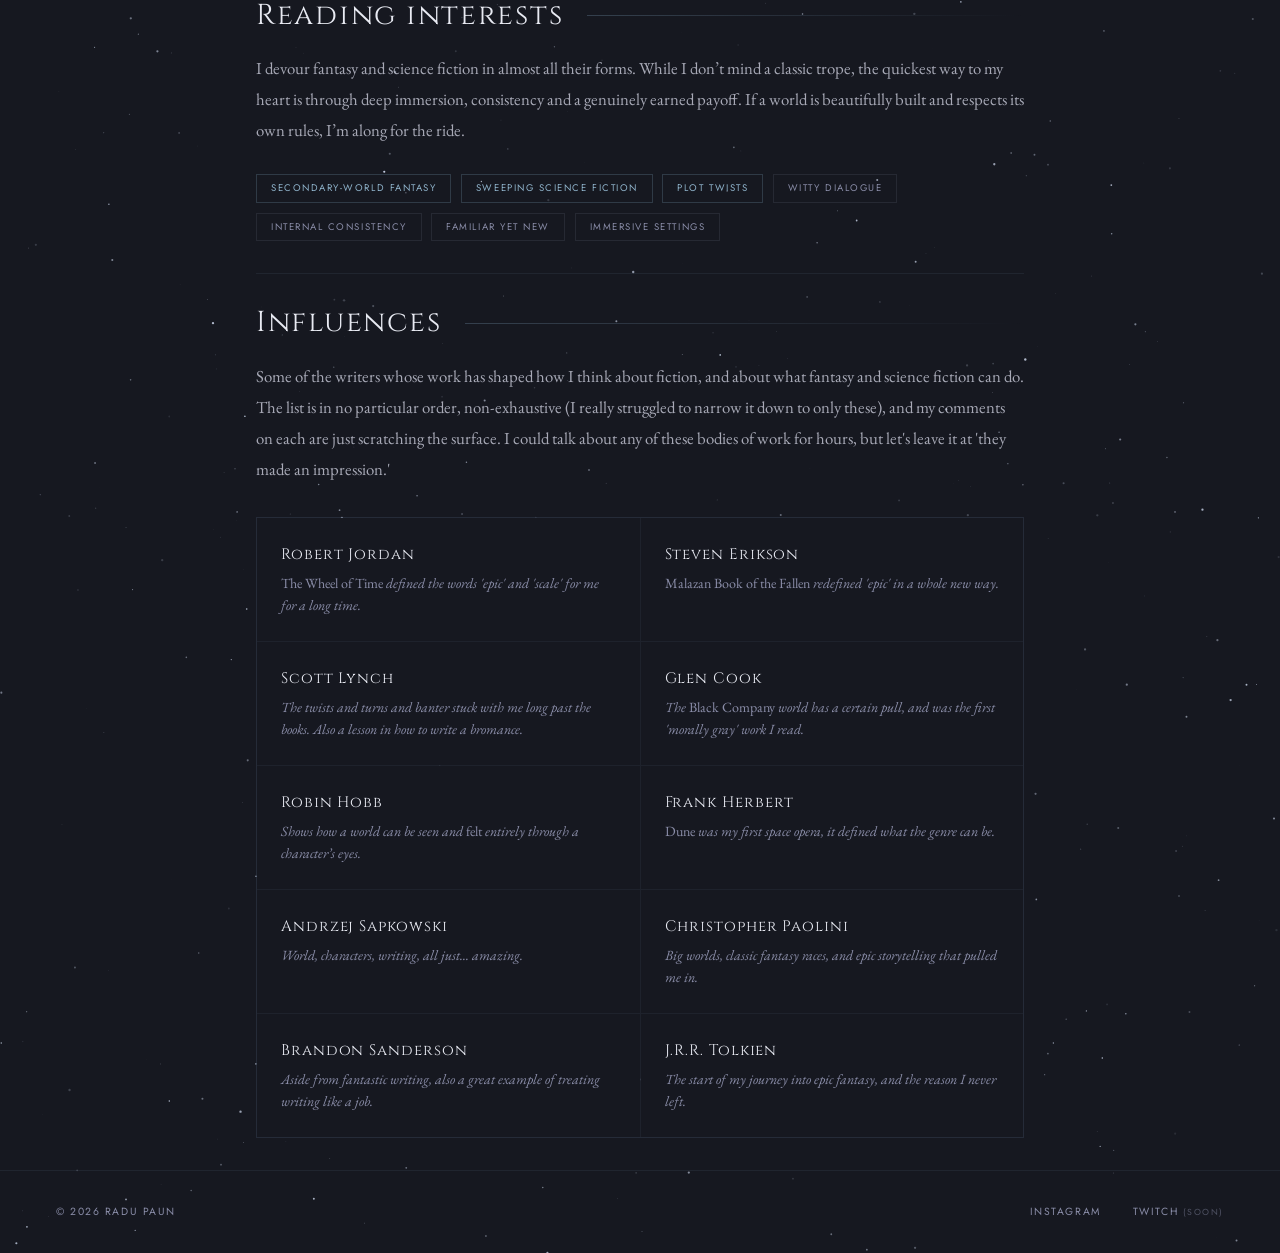
==== commit 7977bf00: "Update about.html" ====
--- a/about.html
+++ b/about.html
@@ -326,7 +326,7 @@
     const count = Math.floor((canvas.width * canvas.height) / 4000);
     for (let i = 0; i < count; i++) {
       stars.push({ x: Math.random()*canvas.width, y: Math.random()*canvas.height,
-        r: Math.random()*1.1+0.1, o: Math.random()*0.6+0.1,
+        r: Math.random()*1.1+0.1, o: Math.random() * 0.5 + 0.5,
         speed: Math.random()*0.003+0.001, phase: Math.random()*Math.PI*2 });
     }
   }
--- a/css/style.css
+++ b/css/style.css
@@ -3,14 +3,14 @@
 *, *::before, *::after { box-sizing: border-box; margin: 0; padding: 0; }
 
 :root {
-  --void:       #12141c;
-  --deep:       #181a24;
+  --void:       #161820;
+  --deep:       #1c1e2a;
   --surface:    #1e2030;
   --rim:        #24263300;
   --mist:       #c8cad8;
   --silver:     #e8eaf2;
-  --dim:        #6b6e80;
-  --accent:     #7c9eb8;
+  --dim:        #8a8da8;
+  --accent:     #90b4cc;
   --accent2:    #a87c5a;
   --glow:       rgba(124,158,184,0.15);
   --ff-display: 'Cinzel', serif;
@@ -35,7 +35,7 @@
   inset: 0;
   z-index: 0;
   pointer-events: none;
-  opacity: 0.9;
+  opacity: 1;
 }
 
 /* ── NAV ── */
@@ -157,7 +157,6 @@
   letter-spacing: 0.3em;
   text-transform: uppercase;
   color: var(--accent);
-  opacity: 0.7;
   display: block;
 }
 
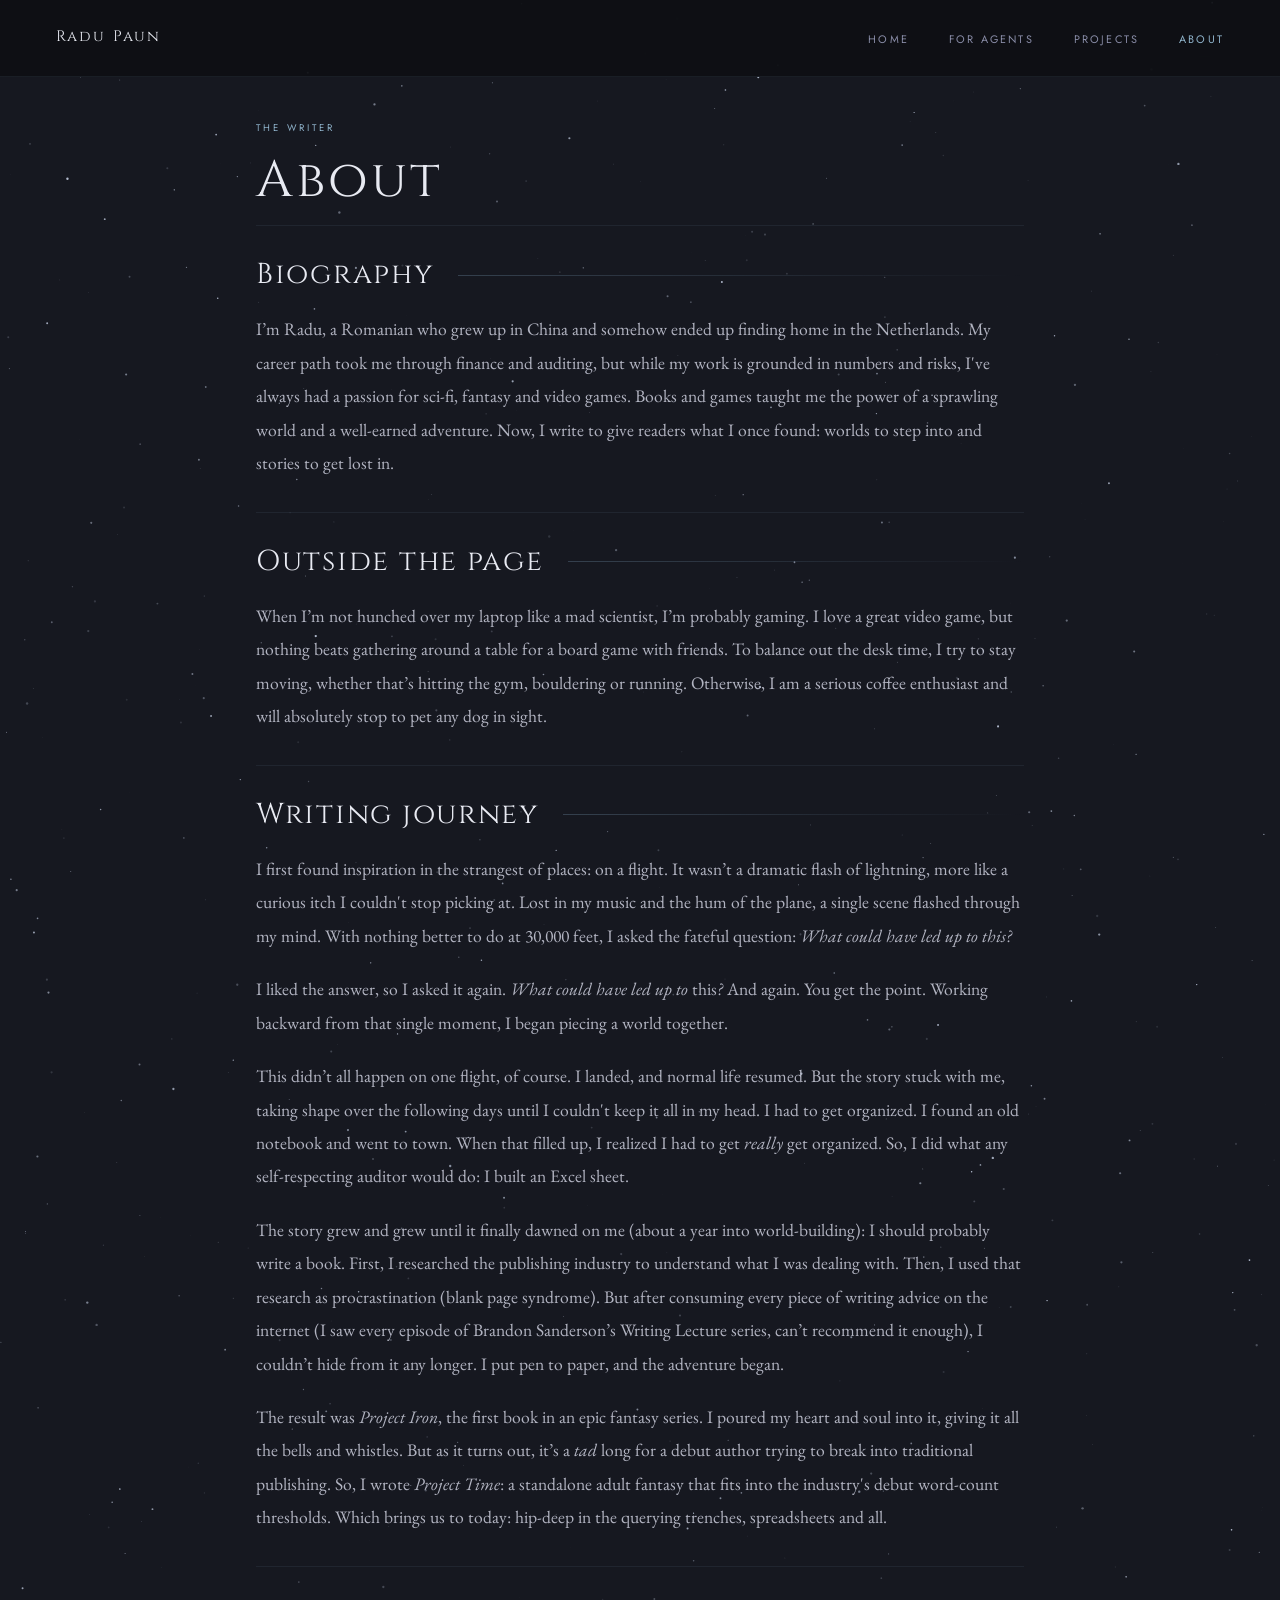
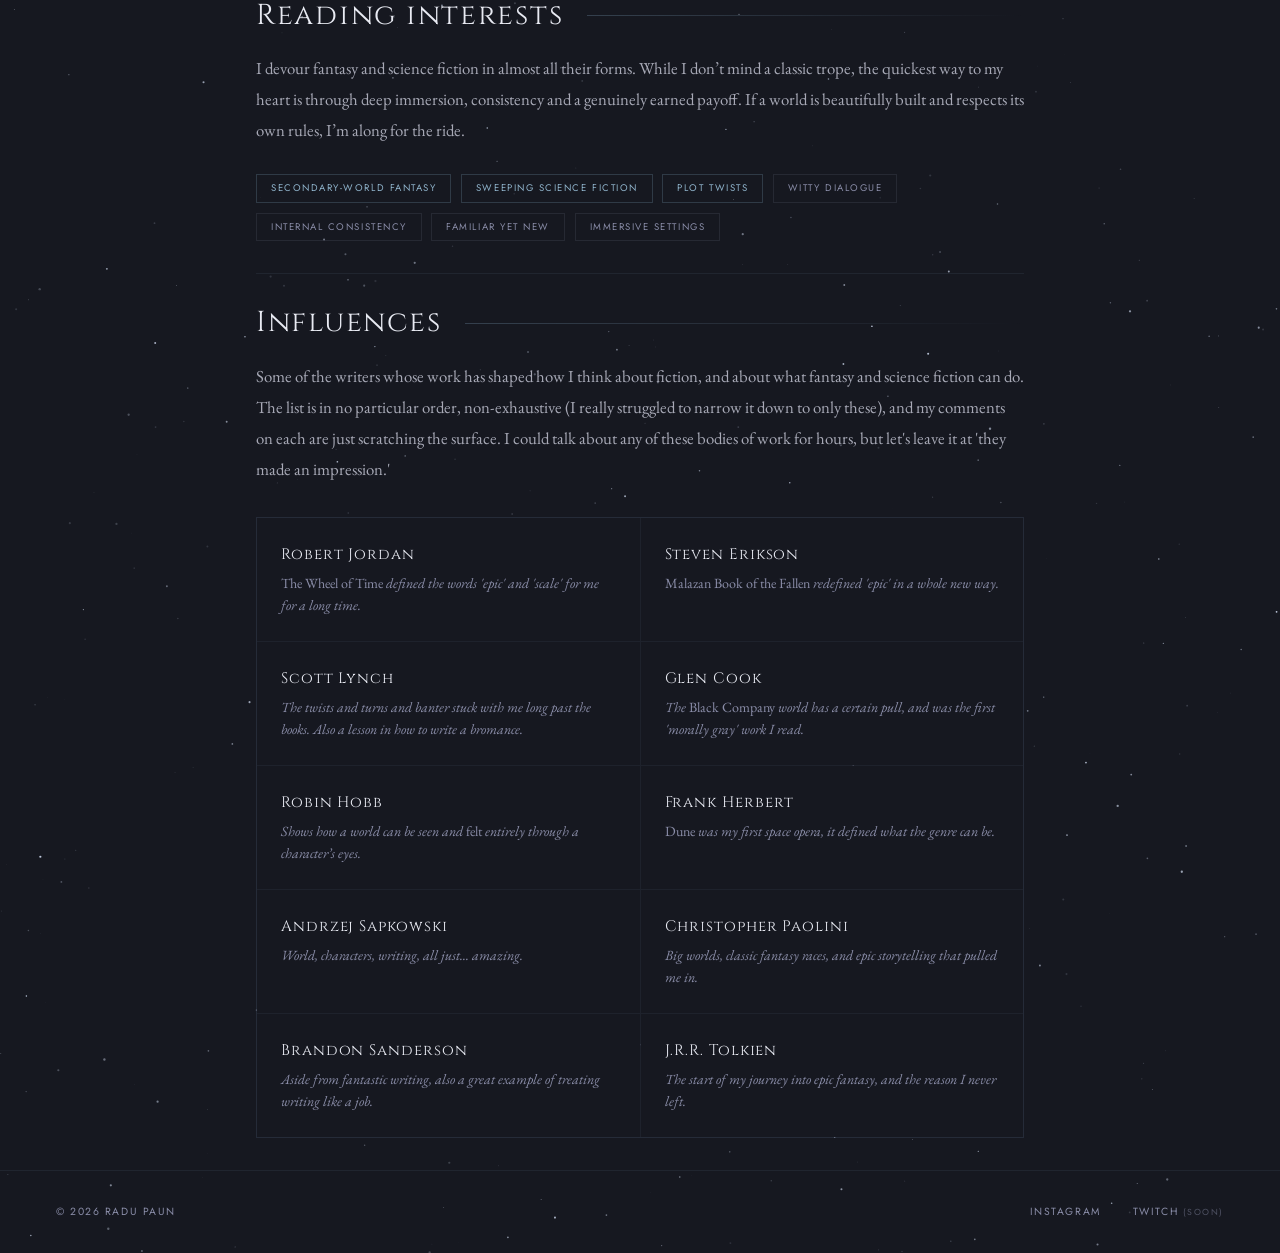
==== commit 23d1bace: "Update about.html" ====
--- a/about.html
+++ b/about.html
@@ -307,7 +307,7 @@
   <footer>
     <p>&copy; 2026 Radu Paun</p>
     <div class="footer-social">
-      <a href="https://instagram.com/" target="_blank" rel="noopener">Instagram</a>
+      <a href="https://www.instagram.com/raduwrites/" target="_blank" rel="noopener">Instagram</a>
       <a href="#">Twitch <span style="font-size:0.55rem;opacity:0.5">(soon)</span></a>
     </div>
   </footer>
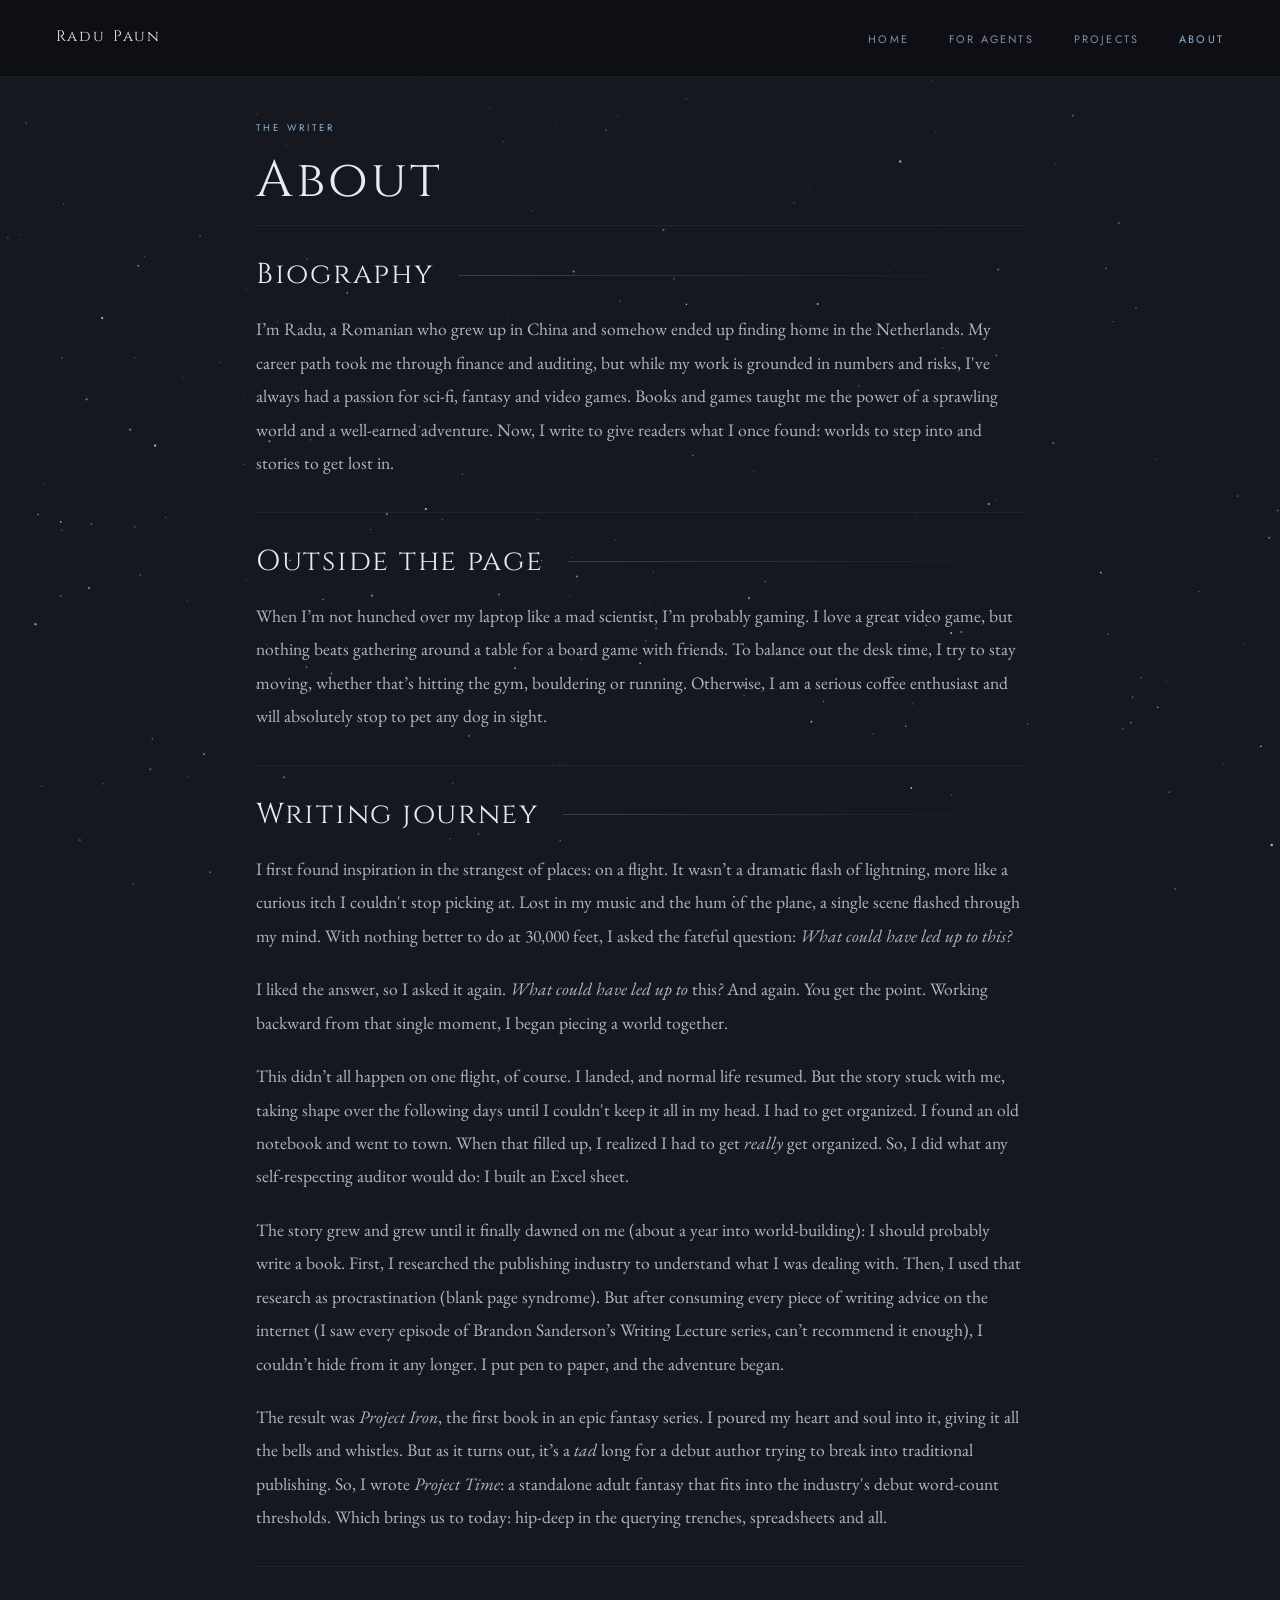
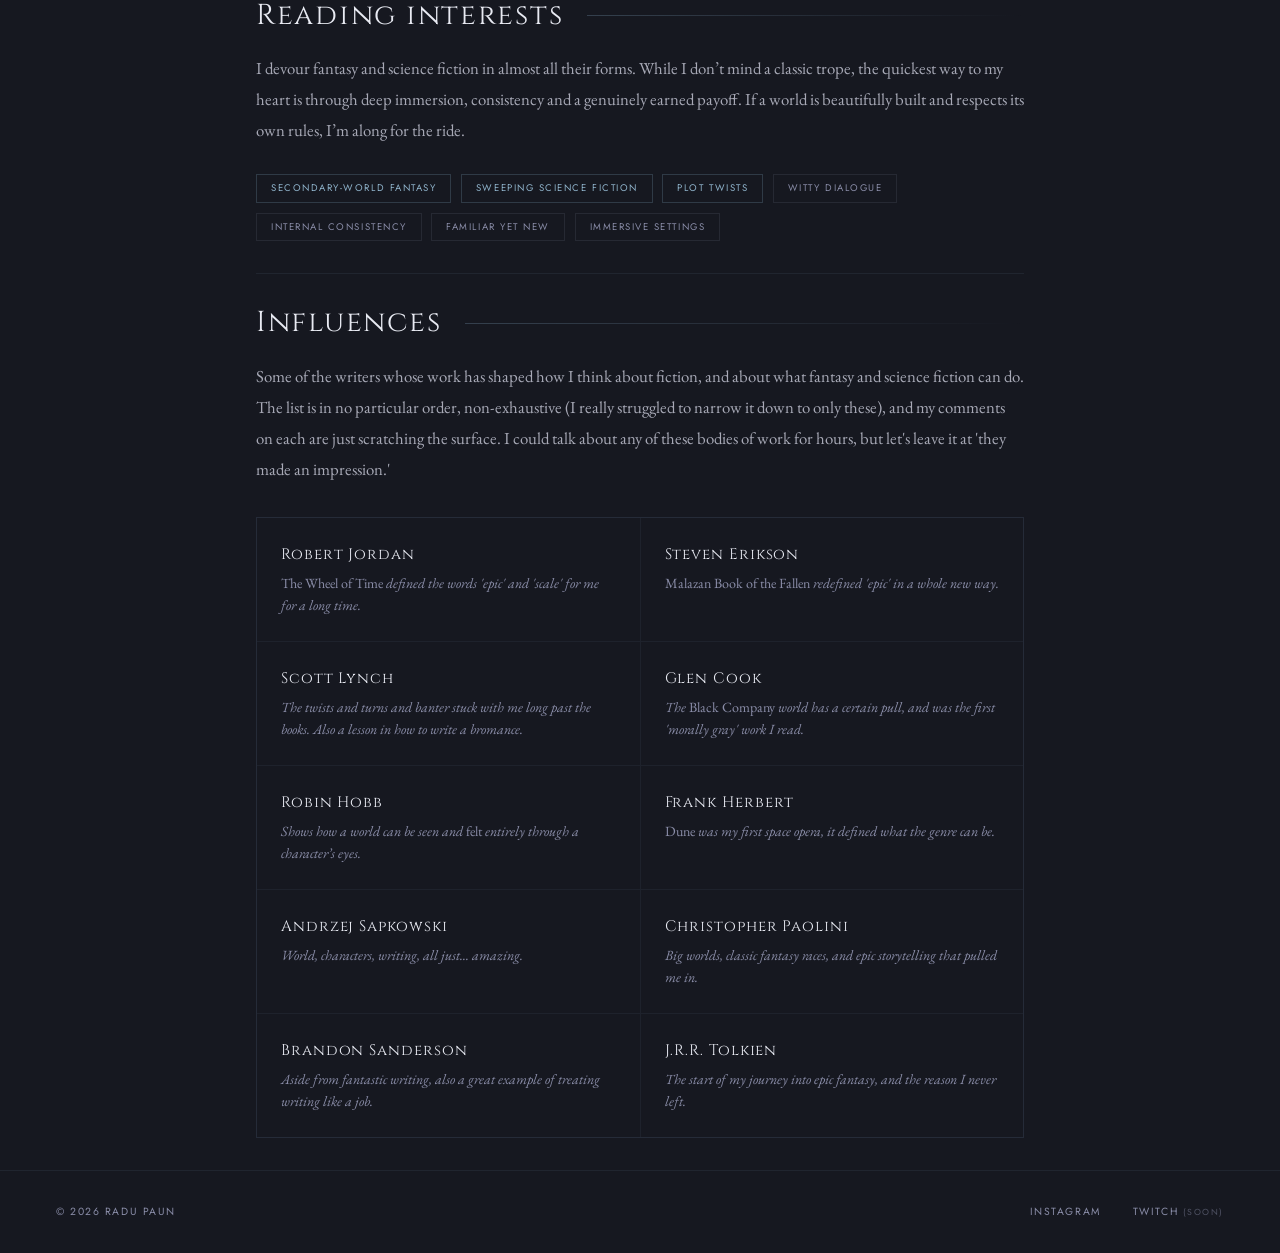
==== commit 07d02438: "Update about.html replace canvas.width  = Math.max(document.documentElement.scrollWidth, window.inn" ====
--- a/about.html
+++ b/about.html
@@ -318,8 +318,8 @@
   const ctx = canvas.getContext('2d');
   let stars = [];
   function resize() {
-    canvas.width  = Math.max(document.documentElement.scrollWidth, window.innerWidth);
-    canvas.height = Math.max(document.documentElement.scrollHeight, window.innerHeight);
+    canvas.width  = window.innerWidth;
+    canvas.height = window.innerHeight;
   }
   function initStars() {
     stars = [];
